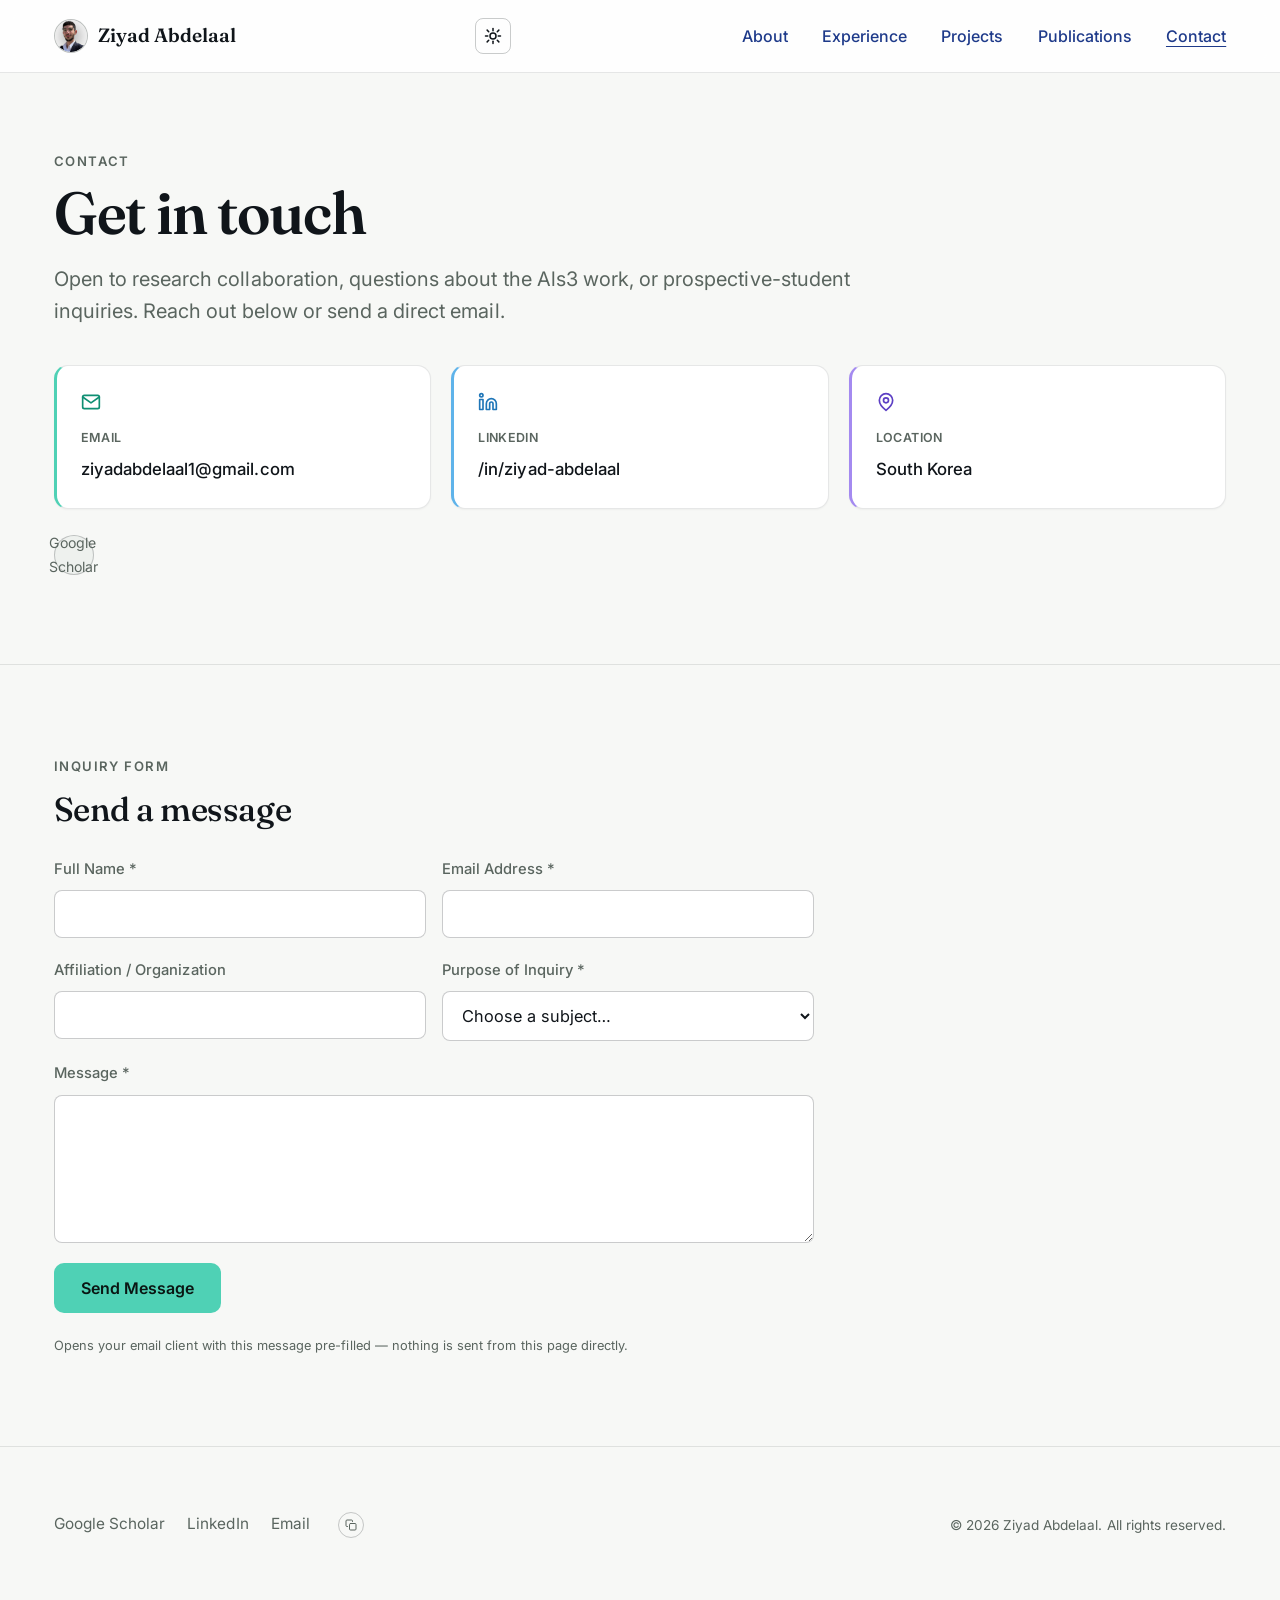
==== contact.html @ 33beedc2 "Add files via upload" ====
<!DOCTYPE html>
<html lang="en">
<head>
<meta charset="UTF-8">
<meta name="viewport" content="width=device-width, initial-scale=1.0">
<title>Contact — Ziyad Abdelaal</title>
<meta name="description" content="Get in touch with Ziyad Abdelaal for research collaboration, questions, or opportunities.">
<meta property="og:type" content="website">
<meta property="og:title" content="Contact — Ziyad Abdelaal">
<meta property="og:description" content="Get in touch with Ziyad Abdelaal for research collaboration, questions, or opportunities.">
<meta property="og:image" content="https://ziyadabdelaal.github.io/assets/og-image.jpg">
<meta property="og:url" content="https://ziyadabdelaal.github.io/contact.html">
<meta name="twitter:card" content="summary_large_image">
<meta name="twitter:title" content="Contact — Ziyad Abdelaal">
<meta name="twitter:description" content="Get in touch with Ziyad Abdelaal for research collaboration, questions, or opportunities.">
<meta name="twitter:image" content="https://ziyadabdelaal.github.io/assets/og-image.jpg">
<link rel="preconnect" href="https://fonts.googleapis.com">
<link rel="preconnect" href="https://fonts.gstatic.com" crossorigin>
<link href="https://fonts.googleapis.com/css2?family=Fraunces:opsz,wght@9..144,400;9..144,500;9..144,600;9..144,700&family=Inter:wght@400;500;600;700&display=swap" rel="stylesheet">
<link rel="stylesheet" href="style.css">
</head>
<body>

<div id="progress"></div>
<a href="#main" class="skip">Skip to content</a>

<nav>
  <div class="wrap">
    <a href="index.html#top" class="brand">
      <span class="avatar-sm"><img class="avatar-img" src="assets/profile.jpg" alt="Ziyad Abdelaal" onerror="this.style.display='none'; this.nextElementSibling.style.display='flex'"><span class="avatar-fallback">ZA</span></span>
      Ziyad Abdelaal
    </a>
    <div class="nav-right">
      <button class="theme-toggle" id="themeToggle" aria-label="Toggle light/dark mode" title="Toggle light/dark mode">
        <svg id="iconSun" width="18" height="18" viewBox="0 0 24 24" fill="none" stroke="currentColor" stroke-width="2" stroke-linecap="round" stroke-linejoin="round"><circle cx="12" cy="12" r="4"></circle><line x1="12" y1="2" x2="12" y2="5"></line><line x1="12" y1="19" x2="12" y2="22"></line><line x1="4.2" y1="4.2" x2="6.3" y2="6.3"></line><line x1="17.7" y1="17.7" x2="19.8" y2="19.8"></line><line x1="2" y1="12" x2="5" y2="12"></line><line x1="19" y1="12" x2="22" y2="12"></line><line x1="4.2" y1="19.8" x2="6.3" y2="17.7"></line><line x1="17.7" y1="6.3" x2="19.8" y2="4.2"></line></svg>
        <svg id="iconMoon" width="18" height="18" viewBox="0 0 24 24" fill="none" stroke="currentColor" stroke-width="2" stroke-linecap="round" stroke-linejoin="round" style="display:none"><path d="M21 12.8A9 9 0 1 1 11.2 3 7 7 0 0 0 21 12.8Z"></path></svg>
      </button>
      <button class="navtoggle" id="navToggle" aria-label="Toggle menu" aria-expanded="false">&#9776;</button>
    </div>
    <ul class="navlinks" id="navLinks">
      <li><a href="index.html#about">About</a></li>
      <li><a href="experience.html">Experience</a></li>
      <li><a href="projects.html">Projects</a></li>
      <li><a href="publications.html">Publications</a></li>
      <li><a href="contact.html">Contact</a></li>
    </ul>
  </div>
</nav>

<main id="main">
  <div class="page-header">
    <div class="wrap">
      <div class="eyebrow">Contact</div>
      <h1>Get in touch</h1>
      <p>Open to research collaboration, questions about the Als3 work, or prospective-student inquiries. Reach out below or send a direct email.</p>
    </div>
  </div>

  <section id="contact-info" style="border-top:none; padding-top:8px;">
    <div class="wrap">
      <div class="contact-info-grid">
        <a class="contact-info-card" href="mailto:ziyadabdelaal1@gmail.com" style="--card-color:var(--teal); --card-color-ink:var(--teal-ink);">
          <span class="contact-info-icon"><svg viewBox="0 0 24 24" fill="none" stroke="currentColor" stroke-width="2" stroke-linecap="round" stroke-linejoin="round"><rect x="2" y="4" width="20" height="16" rx="2"></rect><path d="m22 6-10 7L2 6"></path></svg></span>
          <span class="contact-info-label">Email</span>
          <span class="contact-info-value">ziyadabdelaal1@gmail.com</span>
        </a>
        <a class="contact-info-card" href="https://www.linkedin.com/in/ziyad-abdelaal" target="_blank" rel="noopener" style="--card-color:var(--sky); --card-color-ink:var(--sky-ink);">
          <span class="contact-info-icon"><svg viewBox="0 0 24 24" fill="none" stroke="currentColor" stroke-width="2" stroke-linecap="round" stroke-linejoin="round"><path d="M16 8a6 6 0 0 1 6 6v7h-4v-7a2 2 0 0 0-2-2 2 2 0 0 0-2 2v7h-4v-7a6 6 0 0 1 6-6z"></path><rect x="2" y="9" width="4" height="12"></rect><circle cx="4" cy="4" r="2"></circle></svg></span>
          <span class="contact-info-label">LinkedIn</span>
          <span class="contact-info-value">/in/ziyad-abdelaal</span>
        </a>
        <span class="contact-info-card" style="--card-color:var(--violet); --card-color-ink:var(--violet-ink); cursor:default;">
          <span class="contact-info-icon"><svg viewBox="0 0 24 24" fill="none" stroke="currentColor" stroke-width="2" stroke-linecap="round" stroke-linejoin="round"><path d="M20 10c0 6-8 12-8 12s-8-6-8-12a8 8 0 0 1 16 0z"></path><circle cx="12" cy="10" r="3"></circle></svg></span>
          <span class="contact-info-label">Location</span>
          <span class="contact-info-value">South Korea</span>
        </span>
      </div>

      <div class="social-row" style="margin-top:26px;">
        <a href="https://scholar.google.com/citations?user=3E9q8EMAAAAJ&hl=en" target="_blank" rel="noopener">Google Scholar</a>
      </div>
    </div>
  </section>

  <section id="contact-form">
    <div class="wrap">
      <div class="eyebrow">Inquiry Form</div>
      <h2 class="section-title">Send a message</h2>
      <form class="contact-form" id="contactForm">
        <div class="cf-row">
          <label class="cf-field">
            <span>Full Name *</span>
            <input type="text" name="name" required autocomplete="name">
          </label>
          <label class="cf-field">
            <span>Email Address *</span>
            <input type="email" name="email" required autocomplete="email">
          </label>
        </div>
        <div class="cf-row">
          <label class="cf-field">
            <span>Affiliation / Organization</span>
            <input type="text" name="affiliation" autocomplete="organization">
          </label>
          <label class="cf-field">
            <span>Purpose of Inquiry *</span>
            <select name="purpose" required>
              <option value="" disabled selected>Choose a subject&hellip;</option>
              <option>Research Collaboration</option>
              <option>Als3 / CADD Question</option>
              <option>Prospective Student</option>
              <option>General Question</option>
            </select>
          </label>
        </div>
        <label class="cf-field">
          <span>Message *</span>
          <textarea name="message" rows="6" required></textarea>
        </label>
        <button type="submit" class="btn btn-primary" style="align-self:flex-start;">Send Message</button>
        <p class="cf-note">Opens your email client with this message pre-filled &mdash; nothing is sent from this page directly.</p>
      </form>
    </div>
  </section>
</main>

<footer>
  <div class="wrap">
    <div class="footer-grid">
      <div class="footer-links">
        <a href="https://scholar.google.com/citations?user=3E9q8EMAAAAJ&hl=en" target="_blank" rel="noopener">Google Scholar</a>
        <a href="https://www.linkedin.com/in/ziyad-abdelaal" target="_blank" rel="noopener">LinkedIn</a>
        <a href="mailto:ziyadabdelaal1@gmail.com">Email</a><button class="copy-btn" data-copy="ziyadabdelaal1@gmail.com" title="Copy email" aria-label="Copy email"><svg viewBox="0 0 24 24" fill="none" stroke="currentColor" stroke-width="2" stroke-linecap="round" stroke-linejoin="round"><rect x="9" y="9" width="13" height="13" rx="2"></rect><path d="M5 15H4a2 2 0 0 1-2-2V4a2 2 0 0 1 2-2h9a2 2 0 0 1 2 2v1"></path></svg></button>
      </div>
      <div style="color:var(--text-dim); font-size:0.85rem;">&copy; <span id="year"></span> Ziyad Abdelaal. All rights reserved.</div>
    </div>
  </div>
</footer>
<script src="script.js"></script>

</body>
</html>
---- style.css ----
:root{
    --ink:#10151a;
    --surface:#1a222a;
    --surface-2:#212b34;
    --text:#eef1ee;
    --text-dim:#a4b0ac;
    --line: rgba(238,241,238,0.10);
    --line-strong: rgba(238,241,238,0.20);

    --teal:#4fd1b5;
    --amber:#f0a94e;
    --coral:#f0716c;
    --violet:#a48af0;
    --sky:#5eb3ea;

    --teal-ink:#4fd1b5;
    --amber-ink:#f0a94e;
    --coral-ink:#f0716c;
    --violet-ink:#a48af0;
    --sky-ink:#5eb3ea;
    --navy:#7c93e6;

    --max: 1280px;
    --gutter: clamp(20px, 4.2vw, 56px);
    --section-y: clamp(72px, 7vw, 112px);
    --radius: 14px;
  }
  :root[data-theme="light"]{
    --ink:#f7f8f6;
    --surface:#ffffff;
    --surface-2:#eef1ee;
    --text:#10151a;
    --text-dim:#5a655f;
    --line: rgba(16,21,26,0.10);
    --line-strong: rgba(16,21,26,0.22);

    --teal-ink:#0f8f73;
    --amber-ink:#a15c00;
    --coral-ink:#c23b35;
    --violet-ink:#5c3fc4;
    --sky-ink:#1f76b8;
    --navy:#1e3a8a;
  }
  *{box-sizing:border-box;}
  html{scroll-behavior:smooth;}
  @media (prefers-reduced-motion: reduce){
    html{scroll-behavior:auto;}
    *{animation-duration:0.01ms !important; animation-iteration-count:1 !important; transition-duration:0.01ms !important;}
  }
  body{
    margin:0;
    background:var(--ink);
    color:var(--text);
    font-family:'Inter', -apple-system, sans-serif;
    font-size:clamp(16.5px, 0.40vw + 15.3px, 18.5px);
    line-height:1.72;
    letter-spacing:0.002em;
    -webkit-font-smoothing:antialiased;
    overflow-x:hidden;
    transition:background-color .25s ease, color .25s ease;
  }
  nav, .research-card, .pub, .stat, .tag, footer{ transition:background-color .25s ease, border-color .25s ease, color .25s ease; }
  a{color:inherit;}
  h1,h2,h3{ font-family:'Fraunces', Georgia, serif; font-weight:500; line-height:1.12; margin:0; letter-spacing:-0.012em; text-wrap:balance; }
  p{ text-wrap:pretty; }
  .wrap{max-width:var(--max); margin:0 auto; padding:0 var(--gutter); position:relative;}
  .wrap-narrow{max-width:960px;}
  :focus-visible{ outline:2px solid var(--teal-ink); outline-offset:3px; border-radius:4px; }

  .skip{position:absolute; left:-999px; top:0; background:var(--teal); color:var(--ink); padding:8px 14px; z-index:100;}
  .skip:focus{left:24px; top:12px;}

  /* progress bar */
  #progress{
    position:fixed; top:0; left:0; height:3px; z-index:40;
    background:linear-gradient(90deg, var(--teal), var(--sky), var(--violet), var(--coral));
    width:0%; transition:width 0.1s linear;
  }

  nav{
    position:sticky; top:0; z-index:20;
    background:color-mix(in srgb, var(--surface) 86%, transparent);
    backdrop-filter:blur(10px);
    border-bottom:1px solid var(--line);
  }
  nav .wrap{display:flex; align-items:center; justify-content:space-between; height:72px;}
  .brand{font-family:'Fraunces', serif; font-size:1.2rem; font-weight:600; text-decoration:none; display:flex; align-items:center; gap:10px;}
  .avatar-sm{
    width:34px; height:34px; border-radius:50%;
    border:1px solid var(--line-strong); background:var(--surface-2);
    position:relative; overflow:hidden; flex:none;
  }
  .avatar-lg{
    width:132px; height:132px; border-radius:50%;
    border:2px solid var(--line-strong); background:var(--surface-2);
    display:block; margin-bottom:26px; position:relative; overflow:hidden;
    transition:border-color .25s ease, box-shadow .25s ease;
  }
  @media (min-width:900px){ .avatar-lg{width:150px; height:150px;} }
  a.brand:hover .avatar-sm{ border-color:var(--teal-ink); }
  .avatar-lg:hover{ border-color:var(--teal-ink); box-shadow:0 0 0 4px color-mix(in srgb, var(--teal-ink) 16%, transparent); }
  .avatar-img{
    position:absolute; inset:0; width:100%; height:100%;
    object-fit:cover; border-radius:50%; display:block;
  }
  .avatar-fallback{
    position:absolute; inset:0; display:none;
    align-items:center; justify-content:center;
    font-family:'Fraunces', serif; color:var(--text-dim); font-weight:600;
  }
  .avatar-sm .avatar-fallback{font-size:0.8rem;}
  .avatar-lg .avatar-fallback{font-size:2.6rem;}
  .navlinks{display:flex; gap:34px; list-style:none; margin:0; padding:0;}
  .navlinks a{text-decoration:none; font-size:1rem; color:var(--text-dim); transition:color .15s, opacity .15s; position:relative; font-weight:500;}
  .navlinks a:hover, .navlinks a:focus-visible{color:var(--navy);}
  .navlinks a.active{color:var(--navy); text-decoration:underline; text-underline-offset:4px;}
  :root[data-theme="light"] .navlinks a{color:var(--navy);}
  :root[data-theme="light"] .navlinks a:hover, :root[data-theme="light"] .navlinks a:focus-visible{opacity:0.7;}
  .navtoggle{display:none; background:none; border:0; color:var(--text); font-size:1.4rem; cursor:pointer;}

  .theme-toggle{
    display:inline-flex; align-items:center; justify-content:center;
    width:36px; height:36px; border-radius:8px; border:1px solid var(--line-strong);
    background:transparent; color:var(--text); cursor:pointer; font-size:1rem;
    margin-left:8px; transition:border-color .18s ease, color .18s ease, transform .18s ease, background-color .18s ease;
  }
  .theme-toggle svg{ transition:transform .35s ease; }
  .theme-toggle:hover{border-color:var(--teal-ink); color:var(--teal-ink); background:color-mix(in srgb, var(--teal-ink) 10%, transparent); transform:translateY(-2px);}
  .theme-toggle:hover svg{ transform:rotate(25deg) scale(1.12); }
  .theme-toggle:active{ transform:translateY(0) scale(0.92); }
  .nav-right{display:flex; align-items:center;}

  @media (max-width:640px){
    .navlinks{
      position:absolute; top:72px; left:0; right:0;
      flex-direction:column; gap:0;
      background:var(--surface);
      border-bottom:1px solid var(--line);
      max-height:0; overflow:hidden;
    }
    .navlinks.open{max-height:340px;}
    .navlinks a{display:block; padding:15px var(--gutter); border-top:1px solid var(--line);}
    .navtoggle{display:block;}
  }

  /* hero with ambient bond animation */
  header.hero{padding:clamp(64px, 7.5vw, 116px) 0 clamp(40px, 5vw, 72px); position:relative; overflow:hidden;}
  #bondfield{position:absolute; inset:-40px -10% auto -10%; height:520px; z-index:0; opacity:0.55; pointer-events:none;}
  header.hero .wrap{z-index:1;}

  .kicker{display:flex; align-items:center; gap:10px; color:var(--teal-ink); font-size:0.95rem; margin-bottom:24px; font-weight:500;}

  .phd-banner{
    display:flex; flex-wrap:wrap; align-items:center; gap:9px;
    background:color-mix(in srgb, var(--amber-ink) 12%, transparent);
    border:1px solid color-mix(in srgb, var(--amber-ink) 35%, transparent);
    color:var(--text); font-size:0.86rem; padding:10px 16px; border-radius:100px;
    margin:16px 0 22px; width:fit-content;
  }
  .phd-banner-dot{ width:8px; height:8px; border-radius:50%; background:var(--amber-ink); flex:none; position:relative; }
  .phd-banner-dot::after{ content:""; position:absolute; inset:-5px; border-radius:50%; border:1px solid var(--amber-ink); animation:pulseRing 1.8s ease-out infinite; }
  .phd-banner-link{
    color:var(--amber-ink); font-weight:700; text-decoration:none; white-space:nowrap;
    border-bottom:1px solid transparent; transition:border-color .15s ease;
  }
  .phd-banner-link:hover{ border-color:var(--amber-ink); }
  .kicker .dot{width:7px; height:7px; border-radius:50%; background:var(--teal); flex:none; box-shadow:0 0 0 4px rgba(79,209,181,0.18);}

  h1.name{
    font-size:clamp(2.9rem, 6.4vw, 5rem); letter-spacing:-0.022em; font-weight:700;
    background:linear-gradient(100deg, var(--teal) 0%, var(--sky) 30%, var(--violet) 55%, var(--coral) 80%, var(--teal) 100%);
    background-size:200% auto;
    -webkit-background-clip:text; background-clip:text; color:transparent;
    animation:hue 10s linear infinite;
  }
  @keyframes hue{ 0%{background-position:0% 50%;} 100%{background-position:200% 50%;} }

  .role{ margin-top:20px; font-size:clamp(1.12rem, 0.55vw + 0.98rem, 1.35rem); line-height:1.6; color:var(--text-dim); max-width:56ch; }
  .tags{display:flex; flex-wrap:wrap; gap:10px; margin-top:30px;}
  .tag{
    font-size:0.88rem; padding:7px 15px; border-radius:100px; font-weight:500;
    border:1px solid transparent;
  }
  .tag.c-teal{background:rgba(79,209,181,0.14); color:var(--teal-ink); border-color:rgba(79,209,181,0.3);}
  .tag.c-amber{background:rgba(240,169,78,0.14); color:var(--amber-ink); border-color:rgba(240,169,78,0.3);}
  .tag.c-coral{background:rgba(240,113,108,0.14); color:var(--coral-ink); border-color:rgba(240,113,108,0.3);}
  .tag.c-violet{background:rgba(164,138,240,0.14); color:var(--violet-ink); border-color:rgba(164,138,240,0.3);}
  .tag.c-sky{background:rgba(94,179,234,0.14); color:var(--sky-ink); border-color:rgba(94,179,234,0.3);}

  .hero-actions{display:flex; flex-wrap:wrap; gap:14px; margin-top:36px;}
  .btn{ display:inline-flex; align-items:center; gap:8px; padding:14px 26px; border-radius:10px; font-size:1rem; text-decoration:none; border:1px solid transparent; cursor:pointer; font-family:'Inter', sans-serif; font-weight:600; transition:transform .15s, box-shadow .15s, background .15s, color .15s; }
  .btn-primary{background:var(--teal); color:#0a1613;}
  .btn-primary:hover{transform:translateY(-2px); box-shadow:0 10px 24px -8px rgba(79,209,181,0.55);}
  .btn-ghost{border-color:var(--line-strong); color:var(--text); background:transparent;}
  .btn-ghost:hover{border-color:var(--navy); color:var(--navy); transform:translateY(-2px);}

  .social-row{display:flex; flex-wrap:wrap; gap:12px; margin-top:30px; font-size:0.88rem;}
  .social-row a{
    display:inline-flex; align-items:center; justify-content:center;
    width:40px; height:40px; border-radius:50%;
    border:1px solid var(--line-strong); color:var(--text-dim);
    background:var(--surface-2); text-decoration:none;
    transition:color .18s ease, border-color .18s ease, transform .18s ease, background-color .18s ease, box-shadow .18s ease;
  }
  .social-row a svg{ width:18px; height:18px; transition:transform .18s ease; }
  .social-row a:hover, .social-row a:focus-visible{
    color:var(--social-color, var(--navy));
    border-color:var(--social-color, var(--navy));
    background:color-mix(in srgb, var(--social-color, var(--navy)) 12%, transparent);
    transform:translateY(-3px);
    box-shadow:0 6px 16px -8px var(--social-color, var(--navy));
  }
  .social-row a:hover svg, .social-row a:focus-visible svg{ transform:scale(1.1); }
  .social-row a:active{ transform:translateY(-1px) scale(0.96); }

  /* stats strip */
  .hero-grid{display:grid; grid-template-columns:1fr; gap:clamp(40px, 5vw, 64px); align-items:center;}
  @media (min-width:900px){ .hero-grid{grid-template-columns:1.1fr 0.9fr;} }
  .hero-stats-panel{
    background:var(--surface); border:1px solid var(--line); border-radius:18px;
    padding:clamp(24px, 2.4vw, 34px); transition:border-color .2s ease, box-shadow .2s ease;
  }
  .hero-stats-panel:hover{ border-color:var(--line-strong); box-shadow:0 20px 40px -22px rgba(0,0,0,0.5); }
  .hero-stats-panel-label{ font-size:0.84rem; text-transform:uppercase; letter-spacing:.06em; color:var(--text-dim); margin-bottom:18px; font-weight:600; }
  .stats{ display:grid; grid-template-columns:repeat(2,1fr); gap:24px; margin-top:0; }
  @media (min-width:560px) and (max-width:899px){ .stats{grid-template-columns:repeat(4,1fr);} }
  .stat{ padding:16px 6px 0; border-top:2px solid var(--stat-color-ink, var(--teal-ink)); transition:transform .18s ease; }
  .stat:hover{ transform:translateY(-3px); }
  .stat .num{ font-family:'Fraunces', serif; font-size:clamp(2.1rem, 2.2vw, 2.8rem); font-weight:600; color:var(--stat-color-ink, var(--teal-ink)); }
  .stat .label{ font-size:0.88rem; line-height:1.4; color:var(--text-dim); margin-top:4px; }

  section{padding:var(--section-y) 0; border-top:1px solid var(--line);}
  .eyebrow{font-size:0.82rem; color:var(--text-dim); margin-bottom:12px; text-transform:uppercase; letter-spacing:.11em; font-weight:600;}
  h2.section-title{font-size:clamp(1.9rem, 2.6vw, 2.7rem); margin-bottom:30px;}

  .quote{ border-left:3px solid var(--violet); padding:4px 0 4px 22px; margin:0 0 34px; color:var(--text-dim); font-style:italic; font-size:clamp(1.05rem, 0.7vw + 0.9rem, 1.3rem); line-height:1.5; max-width:62ch; font-family:'Fraunces', Georgia, serif; }
  .about-body{max-width:72ch;}
  .about-body p{margin:0 0 20px; color:var(--text); font-size:1.05rem; line-height:1.78;}
  .about-body strong{color:var(--text); font-weight:600;}
  .fill{color:var(--amber-ink);}

  .timeline{position:relative; margin-top:8px;}
  .timeline::before{ content:""; position:absolute; left:5px; top:6px; bottom:6px; width:1px; background:var(--line-strong); }
  .tl-item{position:relative; padding-left:32px; margin-bottom:30px;}
  .tl-item::before{ content:""; position:absolute; left:0; top:6px; width:11px; height:11px; border-radius:50%; background:var(--ink); border:2px solid var(--dot-color, var(--teal)); }
  .tl-date{font-size:0.9rem; color:var(--dot-color-ink, var(--teal-ink)); margin-bottom:4px; font-weight:600;}
  .tl-text{color:var(--text); font-size:1.04rem; line-height:1.65; max-width:78ch;}

  .filter-row{display:flex; flex-wrap:wrap; gap:10px; margin-bottom:30px;}
  .filter-btn{
    font-size:0.9rem; padding:9px 18px; border-radius:100px; cursor:pointer;
    border:1px solid var(--line-strong); background:transparent; color:var(--text-dim);
    font-family:'Inter',sans-serif; transition:all .15s;
  }
  .filter-btn:hover{color:var(--text); border-color:var(--text-dim);}
  .filter-btn.active{background:var(--fbg); color:var(--fc); border-color:var(--fc);}

  .mol-card{
    border:1px solid var(--line); border-radius:var(--radius); background:var(--surface);
    margin:18px 0 30px; overflow:hidden;
  }
  .mol-card-head{ padding:20px 22px 0; }
  .mol-card-head h4{ font-size:1rem; font-weight:600; margin-bottom:4px; }
  .mol-card-head p{ font-size:0.86rem; color:var(--text-dim); margin:0 0 16px; max-width:64ch; }
  .mol-viewer{
    position:relative; width:100%; height:clamp(420px, 52vh, 620px); background:var(--surface-2);
  }
  .mol-viewer canvas{ outline:none; }
  .mol-viewer-hint{
    position:absolute; bottom:10px; left:12px; font-size:0.72rem; color:var(--text-dim);
    pointer-events:none; letter-spacing:.02em; background:color-mix(in srgb, var(--surface) 70%, transparent);
    padding:2px 8px; border-radius:100px;
  }
  .mol-viewer-loading{
    position:absolute; inset:0; display:flex; align-items:center; justify-content:center;
    color:var(--text-dim); font-size:0.85rem;
  }
  .mol-controls{ display:flex; flex-wrap:wrap; gap:8px; padding:14px 22px 20px; }
  .mol-btn{
    font-size:0.88rem; padding:9px 18px; border-radius:100px; cursor:pointer;
    border:1px solid var(--line-strong); background:transparent; color:var(--text-dim);
    font-family:'Inter',sans-serif; transition:all .15s;
  }
  .mol-btn:hover{ color:var(--text); border-color:var(--text-dim); }
  .mol-btn.active{ background:var(--teal); color:#08221d; border-color:var(--teal); }

  /* publication search + filter toolbar */
  .pub-toolbar{ display:flex; flex-wrap:wrap; gap:12px; align-items:center; margin-bottom:20px; }
  .pub-search{ position:relative; flex:1; min-width:220px; max-width:360px; }
  .pub-search svg{ position:absolute; left:12px; top:50%; transform:translateY(-50%); width:15px; height:15px; color:var(--text-dim); }
  .pub-search input{
    width:100%; padding:11px 16px 11px 38px; border-radius:100px; border:1px solid var(--line-strong);
    background:var(--surface); color:var(--text); font-family:'Inter',sans-serif; font-size:0.95rem;
    transition:border-color .15s ease;
  }
  .pub-search input:focus{ outline:none; border-color:var(--teal-ink); }
  .pub-showing{ font-size:0.88rem; color:var(--text-dim); }
  .pub.hidden{ display:none; }

  /* publication badges */
  .pub-badges{ display:flex; flex-wrap:wrap; gap:7px; margin-bottom:10px; }
  .badge{ font-size:0.78rem; padding:4px 13px; border-radius:100px; font-weight:600; letter-spacing:.01em; }
  .badge-status{ background:color-mix(in srgb, var(--pub-color-ink, var(--teal-ink)) 16%, transparent); color:var(--pub-color-ink, var(--teal-ink)); }
  .badge-lead{ background:color-mix(in srgb, var(--amber-ink) 18%, transparent); color:var(--amber-ink); display:inline-flex; align-items:center; gap:4px; }
  .badge-lead svg{ width:10px; height:10px; }

  /* current-role pulsing badge */
  .badge-current{ display:inline-flex; align-items:center; gap:7px; font-size:0.68rem; font-weight:700; color:var(--teal-ink); text-transform:uppercase; letter-spacing:.05em; margin-left:9px; vertical-align:middle; }
  .dot-pulse{ width:7px; height:7px; border-radius:50%; background:var(--teal-ink); position:relative; flex:none; }
  .dot-pulse::after{ content:""; position:absolute; inset:-5px; border-radius:50%; border:1px solid var(--teal-ink); animation:pulseRing 1.8s ease-out infinite; }
  @keyframes pulseRing{ 0%{ transform:scale(0.5); opacity:0.9; } 100%{ transform:scale(2.1); opacity:0; } }

  /* copy-to-clipboard + toast */
  .copy-btn{
    display:inline-flex; align-items:center; justify-content:center; width:26px; height:26px;
    border-radius:50%; border:1px solid var(--line-strong); background:transparent; color:var(--text-dim);
    cursor:pointer; margin-left:6px; vertical-align:middle; transition:all .15s ease;
  }
  .copy-btn svg{ width:12px; height:12px; }
  .copy-btn:hover{ color:var(--teal-ink); border-color:var(--teal-ink); }
  .toast{
    position:fixed; left:50%; bottom:28px; transform:translate(-50%, 12px);
    background:var(--surface); color:var(--text); border:1px solid var(--line-strong);
    padding:10px 18px; border-radius:100px; font-size:0.84rem; box-shadow:0 14px 30px -14px rgba(0,0,0,0.5);
    opacity:0; pointer-events:none; transition:opacity .2s ease, transform .2s ease; z-index:50;
  }
  .toast.visible{ opacity:1; transform:translate(-50%, 0); }

  /* back-to-top */
  .back-to-top{
    position:fixed; right:20px; bottom:20px; width:44px; height:44px; border-radius:50%;
    background:var(--surface); border:1px solid var(--line-strong); color:var(--text);
    display:flex; align-items:center; justify-content:center; cursor:pointer;
    box-shadow:0 14px 28px -14px rgba(0,0,0,0.5); opacity:0; pointer-events:none;
    transform:translateY(10px); transition:opacity .2s ease, transform .2s ease, border-color .2s ease, color .2s ease;
    z-index:30;
  }
  .back-to-top.visible{ opacity:1; pointer-events:auto; transform:translateY(0); }
  .back-to-top:hover{ border-color:var(--teal-ink); color:var(--teal-ink); }
  .back-to-top svg{ width:18px; height:18px; }

  .research-grid{display:grid; gap:clamp(20px, 2vw, 28px);}
  .research-card{
    border:1px solid var(--line); border-left:3px solid var(--card-color, var(--teal)); border-radius:var(--radius); padding:clamp(24px, 2vw, 32px);
    background:var(--surface); transition:transform .18s, box-shadow .18s, border-color .18s;
  }
  .research-card:hover{ transform:translateY(-4px); box-shadow:0 14px 30px -14px rgba(0,0,0,0.5); }
  .research-card.hidden{display:none;}
  .research-card-img{
    width:100%; height:150px; object-fit:cover; border-radius:8px; margin-bottom:16px; display:block;
    background:color-mix(in srgb, var(--card-color, var(--teal)) 14%, var(--surface-2));
  }
  .research-card h3{font-size:clamp(1.2rem, 1.1vw + 0.95rem, 1.45rem); margin-bottom:12px; font-weight:600;}
  .research-card p{color:var(--text-dim); font-size:1rem; line-height:1.62; margin:0 0 18px;}
  .chip-row{display:flex; flex-wrap:wrap; gap:8px;}
  .chip{font-size:0.82rem; border-radius:100px; padding:5px 13px; color:var(--card-color-ink, var(--teal-ink)); border:1px solid var(--card-color, var(--teal)); background:color-mix(in srgb, var(--card-color, var(--teal)) 12%, transparent);}

  .pub{ border:1px solid var(--line); border-radius:var(--radius); padding:clamp(22px, 2vw, 30px); margin-bottom:20px; background:var(--surface); border-left:3px solid var(--pub-color, var(--amber)); transition:transform .18s; }
  .pub:hover{transform:translateY(-3px);}
  .pub-venue{font-size:0.85rem; color:var(--pub-color-ink, var(--amber-ink)); margin-bottom:8px; display:flex; gap:8px; align-items:center; font-weight:600;}
  .pub-venue .status{color:var(--text-dim); font-weight:normal;}
  .pub h3{font-size:clamp(1.15rem, 1vw + 0.9rem, 1.4rem); font-weight:600; margin-bottom:10px; line-height:1.3;}
  .pub .authors{font-size:0.98rem; color:var(--text-dim); margin-bottom:14px; line-height:1.55;}
  .pub .authors .me{color:var(--text); font-weight:600;}
  .pub-links{display:flex; flex-wrap:wrap; gap:18px; font-size:0.93rem; font-weight:500;}
  .pub-links a{text-decoration:none; color:var(--pub-color-ink, var(--amber-ink)); border-bottom:1px solid transparent;}
  .pub-links a:hover{border-color:currentColor;}

  .about-cards{display:flex; flex-direction:column; gap:clamp(40px, 4.5vw, 64px); margin-top:clamp(44px, 5vw, 68px);}
  .about-card{ position:relative; }
  .about-card-head{display:flex; align-items:center; gap:10px; margin-bottom:6px;}
  .about-card-icon{
    flex:none; width:34px; height:34px; border-radius:9px;
    display:flex; align-items:center; justify-content:center;
    color:var(--card-color-ink, var(--teal-ink));
  }
  .about-card-icon svg{width:24px; height:24px;}
  .about-card h3{font-size:clamp(1.35rem, 1.4vw + 1rem, 1.75rem); font-weight:700; margin:0;}
  .about-card-rule{ height:1px; background:var(--line); margin-bottom:20px; position:relative; overflow:visible; }
  .about-card-rule::after{
    content:""; position:absolute; left:0; top:-1px; width:64px; height:3px; border-radius:3px;
    background:var(--card-color, var(--teal));
  }

  .carousel-wrap{position:relative;}
  .carousel-track{
    display:flex; gap:20px; overflow-x:auto; scroll-behavior:smooth; scroll-snap-type:x proximity;
    padding:4px 2px 14px; margin:0 -2px;
    scrollbar-width:none; cursor:grab; user-select:none;
  }
  .carousel-track.dragging{ cursor:grabbing; scroll-behavior:auto; scroll-snap-type:none; }
  .carousel-track::-webkit-scrollbar{display:none;}
  .carousel-card{
    flex:0 0 auto; width:clamp(280px, 26vw, 340px); scroll-snap-align:start; position:relative;
    border:1px solid var(--line); border-radius:var(--radius); padding:24px 22px;
    background:
      linear-gradient(160deg, color-mix(in srgb, var(--card-color, var(--teal)) 7%, var(--surface)), var(--surface));
    transition:transform .18s ease, box-shadow .18s ease, border-color .18s ease;
    opacity:0; transform:translateY(14px);
  }
  .carousel-card.in-view{ opacity:1; transform:translateY(0); transition:opacity .5s ease, transform .5s ease, box-shadow .18s ease, border-color .18s ease; }
  .carousel-card::before{
    content:""; position:absolute; left:16px; right:16px; top:0; height:3px; border-radius:0 0 3px 3px;
    background:var(--card-color, var(--teal)); opacity:0; transition:opacity .18s ease;
  }
  .carousel-card:hover{ transform:translateY(-5px); box-shadow:0 18px 34px -18px rgba(0,0,0,0.5); border-color:var(--card-color, var(--teal)); }
  .carousel-card:hover::before{ opacity:1; }
  .cc-icon{display:inline-flex; margin-bottom:8px; color:var(--card-color-ink, var(--teal-ink));}
  .cc-icon svg{width:20px; height:20px;}
  .cc-flag{font-size:22px; line-height:1;}
  .cc-title{display:block; font-size:1.1rem; font-weight:700; color:var(--text); line-height:1.3; margin-bottom:8px;}
  .cc-date{
    display:inline-block; font-size:0.78rem; font-weight:600; color:var(--text-dim);
    background:var(--surface-2); border-radius:100px; padding:3px 10px; margin-bottom:10px;
  }
  .cc-org{ display:flex; align-items:center; gap:6px; font-size:0.9rem; color:var(--text-dim); margin-bottom:10px; }
  .cc-org svg{width:14px; height:14px; flex:none;}
  .cc-tag{
    display:inline-block; font-size:0.68rem; font-weight:700; padding:2px 9px; border-radius:100px;
    margin-left:6px; vertical-align:middle; letter-spacing:.02em;
  }
  .cc-tag.accepted{ background:color-mix(in srgb, var(--teal-ink) 18%, transparent); color:var(--teal-ink); }
  .cc-tag.enrolled{ background:color-mix(in srgb, var(--amber-ink) 20%, transparent); color:var(--amber-ink); }
  .cc-list{list-style:none; margin:0; padding:0; display:flex; flex-direction:column; gap:6px;}
  .cc-list li{ position:relative; padding-left:16px; font-size:0.95rem; color:var(--text-dim); line-height:1.45; }
  .cc-list li::before{ content:"\2022"; position:absolute; left:0; color:var(--card-color-ink, var(--teal-ink)); }

  .carousel-nav{
    position:absolute; top:50%; transform:translateY(-50%);
    width:34px; height:34px; border-radius:50%; border:1px solid var(--line-strong);
    background:var(--surface); color:var(--text); display:flex; align-items:center; justify-content:center;
    cursor:pointer; z-index:5; box-shadow:0 6px 16px -8px rgba(0,0,0,0.4);
  }
  .carousel-nav:hover{ border-color:var(--card-color, var(--teal)); color:var(--card-color-ink, var(--teal-ink)); }
  .carousel-nav.prev{ left:-6px; }
  .carousel-nav.next{ right:-6px; }
  .carousel-nav svg{width:16px; height:16px;}
  @media (max-width:640px){ .carousel-nav{display:none;} }

  .exp-tabs{display:flex; flex-wrap:wrap; gap:8px; margin-bottom:24px;}
  .exp-tab{
    font-size:0.95rem; font-weight:600; padding:10px 20px; border-radius:100px;
    background:rgba(30,58,138,0.10); color:var(--navy); border:1px solid rgba(30,58,138,0.22);
    cursor:pointer; font-family:'Inter',sans-serif; transition:all .15s;
  }
  .exp-tab:hover{background:rgba(30,58,138,0.18);}
  .exp-tab.active{background:var(--navy); color:#fff; border-color:var(--navy);}
  .exp-panel{display:none;}
  .exp-panel.active{display:block;}
  .exp-item{ border-left:2px solid var(--line-strong); padding:4px 0 4px 22px; margin-bottom:28px; }
  .exp-role{font-weight:600; font-size:1.15rem;}
  .exp-org{color:var(--navy); font-size:1rem; margin-top:4px;}
  .exp-dates{color:var(--text-dim); font-size:0.9rem; margin-top:4px;}
  .exp-desc{color:var(--text); font-size:1.02rem; line-height:1.7; margin-top:10px; max-width:76ch;}

  footer{padding:clamp(52px, 5vw, 76px) 0 clamp(56px, 5vw, 80px); border-top:1px solid var(--line);}
  .footer-grid{display:flex; flex-wrap:wrap; justify-content:space-between; gap:24px; align-items:flex-end;}
  .footer-links{display:flex; flex-wrap:wrap; gap:22px; font-size:0.96rem; align-items:center;}
  .footer-links a{text-decoration:none; color:var(--text-dim);}
  .footer-links a:hover{color:var(--navy);}
  .footer-note{color:var(--text-dim); font-size:0.82rem; margin-top:26px;}

  @media (min-width:680px){ .research-grid{grid-template-columns:repeat(2, minmax(0,1fr));} }
  @media (min-width:1080px){ .research-grid{grid-template-columns:repeat(3, minmax(0,1fr));} }

  /* simple page header for sub-pages (Experience / Projects / Publications) */
  .page-header{padding:clamp(56px, 6vw, 92px) 0 10px;}
  .page-header .eyebrow{margin-bottom:8px;}
  .page-header h1{font-size:clamp(2.4rem, 5.2vw, 3.7rem); font-weight:600; letter-spacing:-0.02em;}
  .page-header p{color:var(--text-dim); margin-top:16px; max-width:64ch; font-size:clamp(1.05rem, 0.5vw + 0.95rem, 1.25rem); line-height:1.6;}

  /* contact page */
  .contact-info-grid{display:grid; grid-template-columns:1fr; gap:20px;}
  @media (min-width:680px){ .contact-info-grid{grid-template-columns:repeat(3,1fr);} }
  .contact-info-card{
    display:flex; flex-direction:column; gap:6px; text-decoration:none;
    border:1px solid var(--line); border-left:3px solid var(--card-color, var(--teal));
    border-radius:var(--radius); padding:24px; background:var(--surface);
    transition:transform .18s ease, box-shadow .18s ease;
  }
  .contact-info-card:hover{ transform:translateY(-3px); box-shadow:0 12px 26px -16px rgba(0,0,0,0.5); }
  .contact-info-icon{ color:var(--card-color-ink, var(--teal-ink)); }
  .contact-info-icon svg{width:20px; height:20px;}
  .contact-info-label{ font-size:0.78rem; text-transform:uppercase; letter-spacing:.03em; color:var(--text-dim); font-weight:600; }
  .contact-info-value{ color:var(--text); font-size:1.05rem; font-weight:500; word-break:break-word; }

  .contact-form{display:flex; flex-direction:column; gap:20px; max-width:760px;}
  .cf-row{display:grid; grid-template-columns:1fr; gap:16px;}
  @media (min-width:560px){ .cf-row{grid-template-columns:1fr 1fr;} }
  .cf-field{display:flex; flex-direction:column; gap:8px; font-size:0.92rem; color:var(--text-dim); font-weight:500;}
  .cf-field input, .cf-field select, .cf-field textarea{
    font-family:'Inter', sans-serif; font-size:1.02rem; color:var(--text);
    background:var(--surface); border:1px solid var(--line-strong); border-radius:8px;
    padding:13px 15px; outline:none; transition:border-color .15s;
  }
  .cf-field input:focus, .cf-field select:focus, .cf-field textarea:focus{ border-color:var(--navy); }
  .cf-field textarea{resize:vertical; min-height:120px;}
  .cf-note{font-size:0.8rem; color:var(--text-dim); margin:2px 0 0;}

  /* projects grouped by year */
  .research-timeline{display:flex; flex-direction:column; gap:clamp(36px, 4vw, 56px);}
  .year-label{
    display:flex; align-items:center; gap:18px; margin-bottom:22px;
    font-family:'Fraunces', serif; font-size:clamp(1.4rem, 1.6vw, 1.85rem); font-weight:600; color:var(--text);
  }
  .year-label::after{content:""; flex:1; height:1px; background:var(--line-strong);}

  /* ===========================================================
     LAYOUT & RHYTHM REFINEMENTS
     =========================================================== */

  /* Use more of the screen on large monitors */
  @media (min-width:1600px){ :root{ --max:1400px; } }
  @media (max-width:520px){ :root{ --section-y:56px; } }

  ::selection{ background:color-mix(in srgb, var(--teal) 30%, transparent); }

  /* Optional full-width section (add class="bleed" to a <section>) */
  section.bleed{ background:color-mix(in srgb, var(--surface) 55%, var(--ink)); }

  /* Section heading block: title left, optional action right */
  .section-head{
    display:flex; align-items:flex-end; justify-content:space-between;
    gap:24px; flex-wrap:wrap; margin-bottom:30px;
  }
  .section-head h2.section-title{ margin-bottom:0; }
  .section-link{
    font-size:0.95rem; font-weight:600; color:var(--navy);
    text-decoration:none; border-bottom:1px solid transparent; white-space:nowrap;
  }
  .section-link:hover{ border-color:currentColor; }

  /* Lead paragraph under a section title */
  .lead{
    color:var(--text-dim); max-width:70ch;
    font-size:clamp(1.05rem, 0.5vw + 0.95rem, 1.22rem); line-height:1.65;
    margin:-14px 0 30px;
  }

  /* Hero bond animation scales with the wider container */
  #bondfield{ height:clamp(420px, 55vw, 640px); }

  /* Cards feel calmer with a single consistent shadow token */
  .research-card, .pub, .carousel-card, .contact-info-card, .hero-stats-panel, .mol-card{
    box-shadow:0 1px 2px rgba(0,0,0,0.04);
  }
  :root[data-theme="light"] .research-card:hover,
  :root[data-theme="light"] .pub:hover,
  :root[data-theme="light"] .carousel-card:hover{
    box-shadow:0 18px 34px -22px rgba(16,21,26,0.35);
  }

  /* Keyboard + pointer target sizes */
  .filter-btn, .mol-btn, .exp-tab{ min-height:40px; }

  /* Long words / DOIs never break the layout */
  .pub .authors, .contact-info-value, .tl-text{ overflow-wrap:anywhere; }

  /* Print (useful when a committee prints your page) */
  @media print{
    nav, #progress, .back-to-top, .theme-toggle, .mol-controls, .carousel-nav{ display:none !important; }
    body{ background:#fff; color:#000; font-size:11pt; }
    section{ padding:18px 0; break-inside:avoid; }
    a{ text-decoration:underline; }
  }
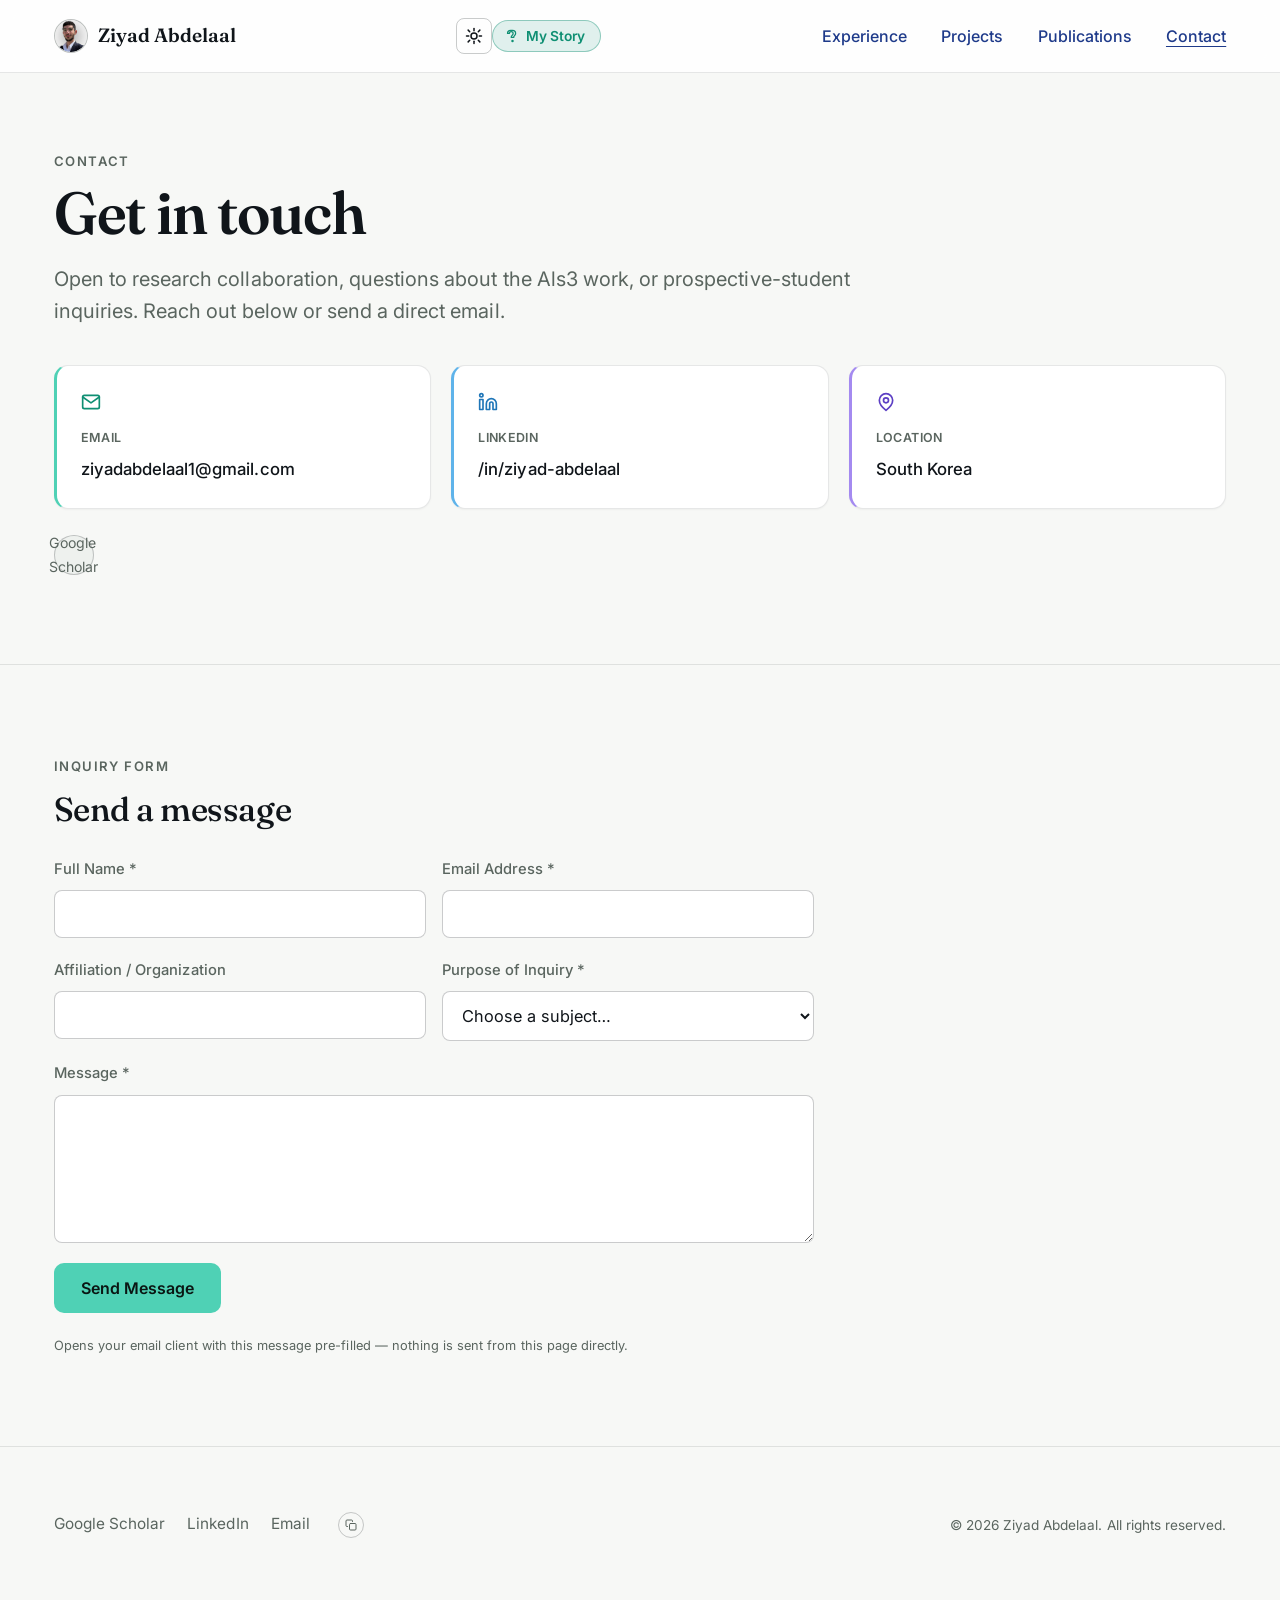
==== commit a458f173: "Add files via upload" ====
--- a/contact.html
+++ b/contact.html
@@ -35,10 +35,9 @@
         <svg id="iconSun" width="18" height="18" viewBox="0 0 24 24" fill="none" stroke="currentColor" stroke-width="2" stroke-linecap="round" stroke-linejoin="round"><circle cx="12" cy="12" r="4"></circle><line x1="12" y1="2" x2="12" y2="5"></line><line x1="12" y1="19" x2="12" y2="22"></line><line x1="4.2" y1="4.2" x2="6.3" y2="6.3"></line><line x1="17.7" y1="17.7" x2="19.8" y2="19.8"></line><line x1="2" y1="12" x2="5" y2="12"></line><line x1="19" y1="12" x2="22" y2="12"></line><line x1="4.2" y1="19.8" x2="6.3" y2="17.7"></line><line x1="17.7" y1="6.3" x2="19.8" y2="4.2"></line></svg>
         <svg id="iconMoon" width="18" height="18" viewBox="0 0 24 24" fill="none" stroke="currentColor" stroke-width="2" stroke-linecap="round" stroke-linejoin="round" style="display:none"><path d="M21 12.8A9 9 0 1 1 11.2 3 7 7 0 0 0 21 12.8Z"></path></svg>
       </button>
-      <button class="navtoggle" id="navToggle" aria-label="Toggle menu" aria-expanded="false">&#9776;</button>
+      <button class="about-pill" id="aboutBtn" type="button"><svg viewBox="0 0 24 24" fill="none" stroke="currentColor" stroke-width="2" stroke-linecap="round" stroke-linejoin="round"><path d="M12 2a5 5 0 0 1 5 5c0 2-1.5 3.2-2.2 4.1-.5.6-.8 1.1-.8 1.9v.5h-4v-.5c0-1 .3-1.6.9-2.3.8-1 2.1-2 2.1-3.7a3 3 0 0 0-6 0H4a5 5 0 0 1 5-5z"></path><circle cx="12" cy="19" r="1"></circle></svg>My Story</button><button class="navtoggle" id="navToggle" aria-label="Toggle menu" aria-expanded="false">&#9776;</button>
     </div>
     <ul class="navlinks" id="navLinks">
-      <li><a href="index.html#about">About</a></li>
       <li><a href="experience.html">Experience</a></li>
       <li><a href="projects.html">Projects</a></li>
       <li><a href="publications.html">Publications</a></li>
@@ -46,6 +45,33 @@
     </ul>
   </div>
 </nav>
+
+<div class="about-modal-backdrop" id="aboutModalBackdrop" hidden>
+  <div class="about-modal" role="dialog" aria-modal="true" aria-labelledby="aboutModalTitle">
+    <div class="about-modal-head">
+      <h3 id="aboutModalTitle"><span class="about-modal-icon">&#128100;</span> About</h3>
+      <button class="about-modal-close" id="aboutModalClose" aria-label="Close">&times;</button>
+    </div>
+    <div class="about-modal-body">
+      <p>
+        I am a <strong>Master's student in computational medicinal chemistry</strong>,
+        working at the intersection of medicinal chemistry and structure-based drug design.
+        My research centers on <strong><em>Candida albicans</em> Als3</strong> (PDB: 4LEB), a
+        cell-surface adhesin protein involved in biofilm formation, as a target for new antifungal
+        and antibiofilm agents. Across two manuscripts I've combined large-scale molecular docking,
+        DFT/HOMO&ndash;LUMO analysis, scaffold classification, and a dual-engine consensus docking
+        framework (PharmaCoNet + AutoDock Vina) to screen, validate, and rationalize candidate
+        compounds against this target.
+      </p>
+      <p>
+        I am currently pursuing my M.Sc. in South Korea, funded by the Global Korea Scholarship
+        (GKS). I also serve as a peer reviewer, most recently for an <em>A. baumannii</em> docking
+        manuscript, and I'm preparing to apply for a <strong>DPhil in bioinformatics or synthetic
+        biology at the University of Oxford</strong>.
+      </p>
+    </div>
+  </div>
+</div>
 
 <main id="main">
   <div class="page-header">
--- a/style.css
+++ b/style.css
@@ -117,6 +117,55 @@
   .navlinks a.active{color:var(--navy); text-decoration:underline; text-underline-offset:4px;}
   :root[data-theme="light"] .navlinks a{color:var(--navy);}
   :root[data-theme="light"] .navlinks a:hover, :root[data-theme="light"] .navlinks a:focus-visible{opacity:0.7;}
+  .navlink-btn{
+    font-family:'Inter',sans-serif; text-decoration:none; font-size:1rem; color:var(--text-dim);
+    transition:color .15s, opacity .15s; position:relative; font-weight:500;
+    background:none; border:0; padding:0; cursor:pointer;
+  }
+  .navlink-btn:hover, .navlink-btn:focus-visible{color:var(--navy);}
+  :root[data-theme="light"] .navlink-btn{color:var(--navy);}
+  :root[data-theme="light"] .navlink-btn:hover{opacity:0.7;}
+
+  .about-pill{
+    -webkit-appearance:none; appearance:none; -webkit-tap-highlight-color:transparent;
+    display:inline-flex; align-items:center; gap:6px;
+    font-family:'Inter',sans-serif; font-size:0.86rem; font-weight:600;
+    color:var(--teal-ink) !important; background:color-mix(in srgb, var(--teal-ink) 12%, transparent) !important;
+    border:1px solid color-mix(in srgb, var(--teal-ink) 40%, transparent) !important;
+    border-radius:100px; padding:7px 15px 7px 12px; margin-right:10px;
+    cursor:pointer; outline:none; box-shadow:none;
+    transition:transform .15s ease, box-shadow .15s ease, background-color .15s ease;
+  }
+  .about-pill svg{ width:15px; height:15px; flex:none; }
+  .about-pill:hover{ transform:translateY(-1px); box-shadow:0 6px 16px -8px var(--teal-ink); background:color-mix(in srgb, var(--teal-ink) 20%, transparent) !important; }
+  .about-pill:active{ transform:translateY(0); }
+
+  .about-modal-backdrop{
+    position:fixed; inset:0; background:rgba(8,10,12,0.6); backdrop-filter:blur(2px);
+    display:flex; align-items:center; justify-content:center; padding:20px; z-index:100;
+  }
+  .about-modal-backdrop[hidden]{ display:none; }
+  .about-modal{
+    background:var(--surface); border:1px solid var(--line-strong); border-radius:16px;
+    max-width:640px; width:100%; max-height:85vh; overflow-y:auto;
+    box-shadow:0 30px 60px -20px rgba(0,0,0,0.6);
+    animation:aboutModalIn .18s ease;
+  }
+  @keyframes aboutModalIn{ from{ opacity:0; transform:translateY(10px) scale(0.98);} to{ opacity:1; transform:none;} }
+  .about-modal-head{
+    display:flex; align-items:center; justify-content:space-between;
+    padding:22px 24px; border-bottom:1px solid var(--line); position:sticky; top:0; background:var(--surface);
+  }
+  .about-modal-head h3{ font-size:1.25rem; display:flex; align-items:center; gap:10px; margin:0; }
+  .about-modal-icon{ font-size:1.1rem; }
+  .about-modal-close{
+    width:32px; height:32px; border-radius:50%; border:1px solid var(--line-strong); background:transparent;
+    color:var(--text-dim); font-size:1.3rem; line-height:1; cursor:pointer; transition:all .15s ease;
+  }
+  .about-modal-close:hover{ color:var(--text); border-color:var(--text-dim); }
+  .about-modal-body{ padding:22px 24px 26px; }
+  .about-modal-body p{ margin:0 0 16px; color:var(--text); line-height:1.6; }
+  .about-modal-body p:last-child{ margin-bottom:0; }
   .navtoggle{display:none; background:none; border:0; color:var(--text); font-size:1.4rem; cursor:pointer;}
 
   .theme-toggle{
@@ -155,8 +204,8 @@
     display:flex; flex-wrap:wrap; align-items:center; gap:9px;
     background:color-mix(in srgb, var(--amber-ink) 12%, transparent);
     border:1px solid color-mix(in srgb, var(--amber-ink) 35%, transparent);
-    color:var(--text); font-size:0.86rem; padding:10px 16px; border-radius:100px;
-    margin:16px 0 22px; width:fit-content;
+    color:var(--text); font-size:0.86rem; padding:10px 16px; border-radius:14px;
+    margin:16px 0 22px; max-width:100%; box-sizing:border-box;
   }
   .phd-banner-dot{ width:8px; height:8px; border-radius:50%; background:var(--amber-ink); flex:none; position:relative; }
   .phd-banner-dot::after{ content:""; position:absolute; inset:-5px; border-radius:50%; border:1px solid var(--amber-ink); animation:pulseRing 1.8s ease-out infinite; }
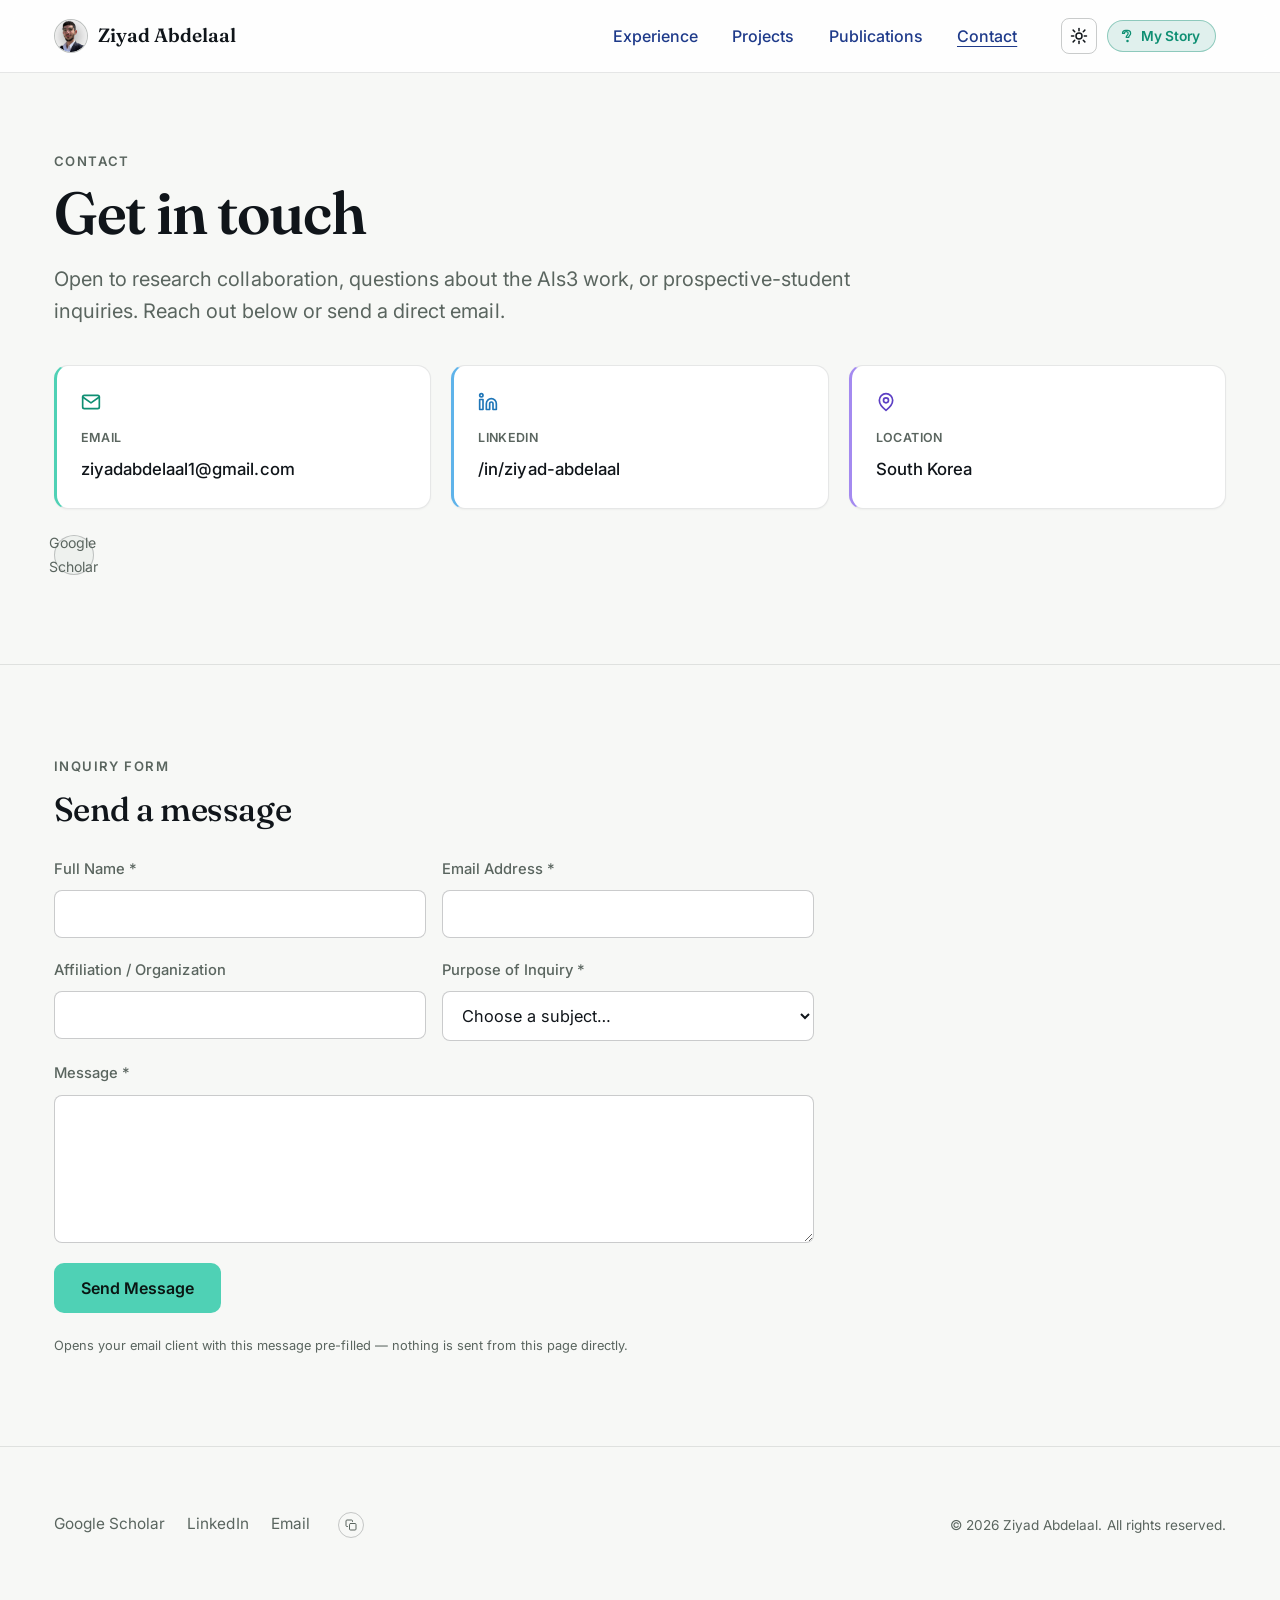
==== commit d8a7cdd2: "Add files via upload" ====
--- a/contact.html
+++ b/contact.html
@@ -30,6 +30,13 @@
       <span class="avatar-sm"><img class="avatar-img" src="assets/profile.jpg" alt="Ziyad Abdelaal" onerror="this.style.display='none'; this.nextElementSibling.style.display='flex'"><span class="avatar-fallback">ZA</span></span>
       Ziyad Abdelaal
     </a>
+    <div class="nav-menu">
+    <ul class="navlinks" id="navLinks">
+      <li><a href="experience.html">Experience</a></li>
+      <li><a href="projects.html">Projects</a></li>
+      <li><a href="publications.html">Publications</a></li>
+      <li><a href="contact.html">Contact</a></li>
+    </ul>
     <div class="nav-right">
       <button class="theme-toggle" id="themeToggle" aria-label="Toggle light/dark mode" title="Toggle light/dark mode">
         <svg id="iconSun" width="18" height="18" viewBox="0 0 24 24" fill="none" stroke="currentColor" stroke-width="2" stroke-linecap="round" stroke-linejoin="round"><circle cx="12" cy="12" r="4"></circle><line x1="12" y1="2" x2="12" y2="5"></line><line x1="12" y1="19" x2="12" y2="22"></line><line x1="4.2" y1="4.2" x2="6.3" y2="6.3"></line><line x1="17.7" y1="17.7" x2="19.8" y2="19.8"></line><line x1="2" y1="12" x2="5" y2="12"></line><line x1="19" y1="12" x2="22" y2="12"></line><line x1="4.2" y1="19.8" x2="6.3" y2="17.7"></line><line x1="17.7" y1="6.3" x2="19.8" y2="4.2"></line></svg>
@@ -37,12 +44,7 @@
       </button>
       <button class="about-pill" id="aboutBtn" type="button"><svg viewBox="0 0 24 24" fill="none" stroke="currentColor" stroke-width="2" stroke-linecap="round" stroke-linejoin="round"><path d="M12 2a5 5 0 0 1 5 5c0 2-1.5 3.2-2.2 4.1-.5.6-.8 1.1-.8 1.9v.5h-4v-.5c0-1 .3-1.6.9-2.3.8-1 2.1-2 2.1-3.7a3 3 0 0 0-6 0H4a5 5 0 0 1 5-5z"></path><circle cx="12" cy="19" r="1"></circle></svg>My Story</button><button class="navtoggle" id="navToggle" aria-label="Toggle menu" aria-expanded="false">&#9776;</button>
     </div>
-    <ul class="navlinks" id="navLinks">
-      <li><a href="experience.html">Experience</a></li>
-      <li><a href="projects.html">Projects</a></li>
-      <li><a href="publications.html">Publications</a></li>
-      <li><a href="contact.html">Contact</a></li>
-    </ul>
+    </div>
   </div>
 </nav>
 
--- a/style.css
+++ b/style.css
@@ -85,6 +85,7 @@
     border-bottom:1px solid var(--line);
   }
   nav .wrap{display:flex; align-items:center; justify-content:space-between; height:72px;}
+  .nav-menu{display:flex; align-items:center; gap:36px;}
   .brand{font-family:'Fraunces', serif; font-size:1.2rem; font-weight:600; text-decoration:none; display:flex; align-items:center; gap:10px;}
   .avatar-sm{
     width:34px; height:34px; border-radius:50%;
@@ -178,7 +179,7 @@
   .theme-toggle:hover{border-color:var(--teal-ink); color:var(--teal-ink); background:color-mix(in srgb, var(--teal-ink) 10%, transparent); transform:translateY(-2px);}
   .theme-toggle:hover svg{ transform:rotate(25deg) scale(1.12); }
   .theme-toggle:active{ transform:translateY(0) scale(0.92); }
-  .nav-right{display:flex; align-items:center;}
+  .nav-right{display:flex; align-items:center; gap:10px;}
 
   @media (max-width:640px){
     .navlinks{
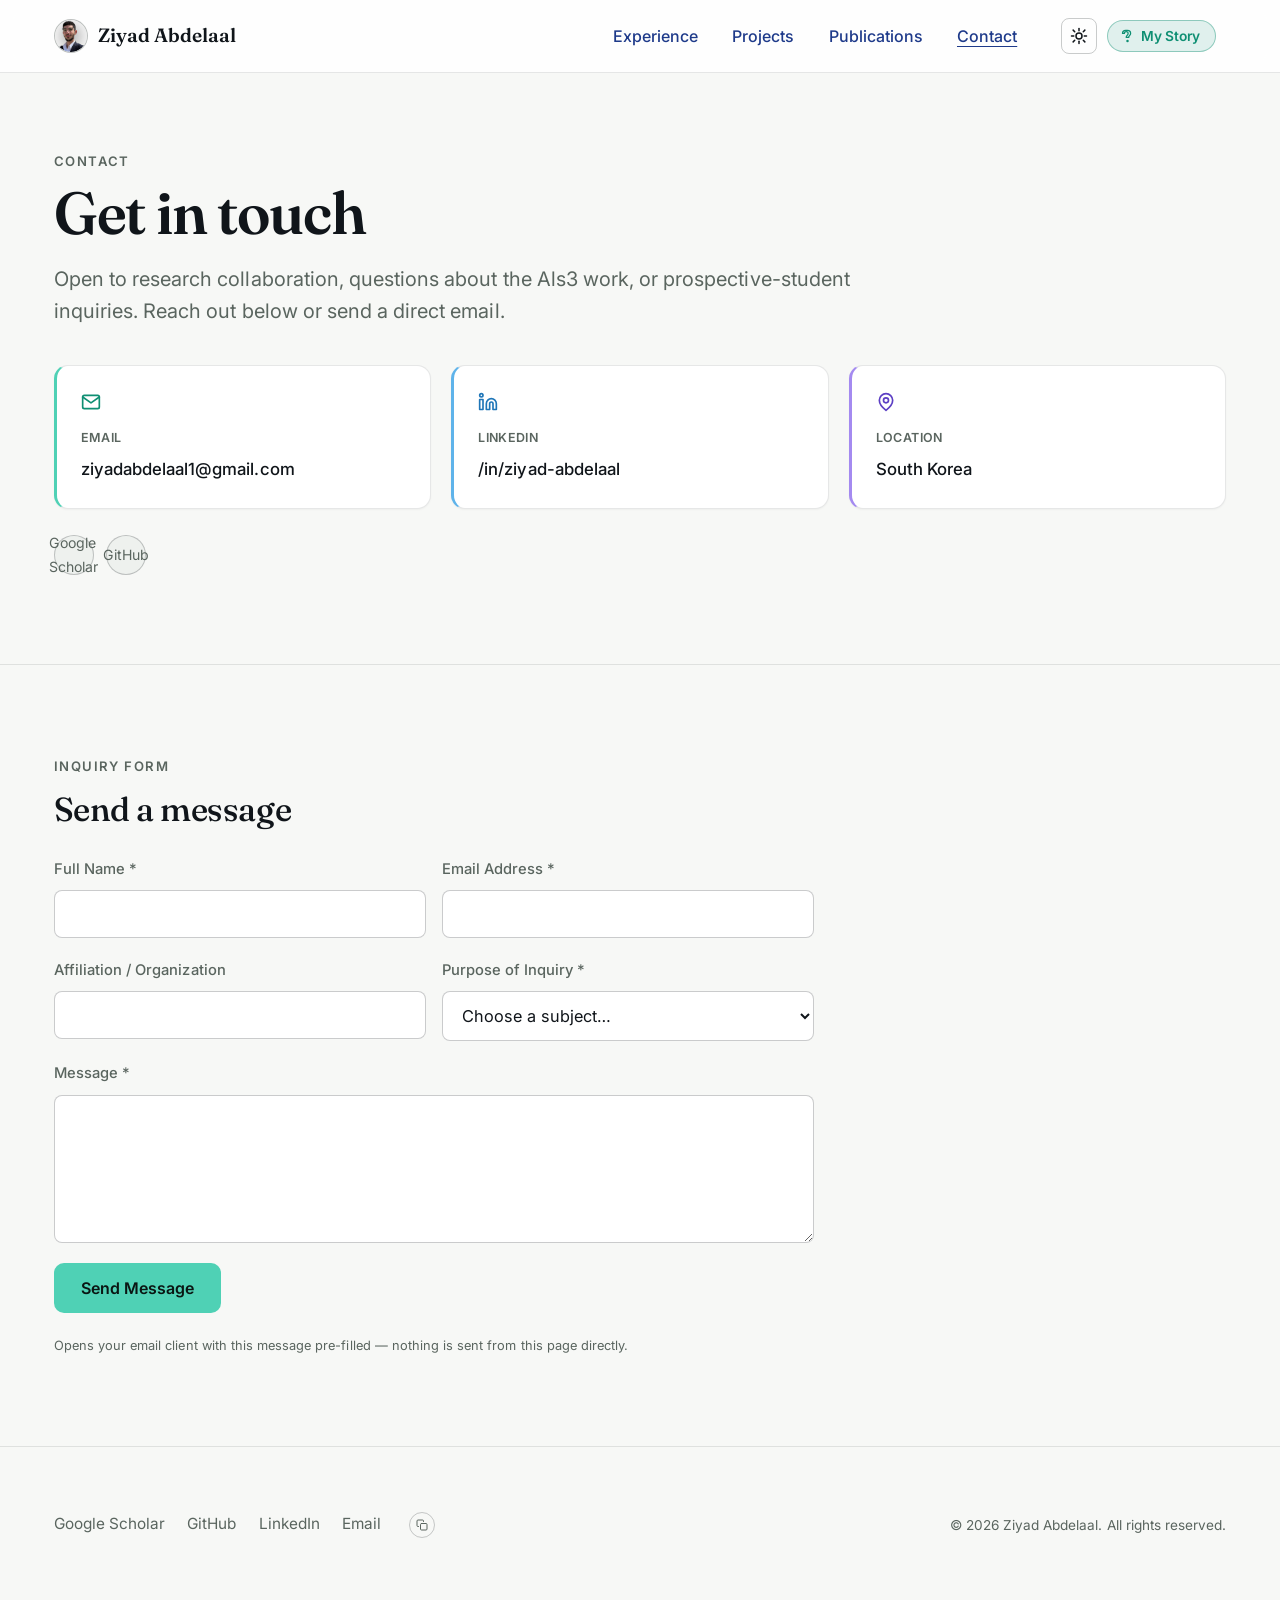
==== commit 13568b63: "Add files via upload" ====
--- a/contact.html
+++ b/contact.html
@@ -106,6 +106,7 @@
 
       <div class="social-row" style="margin-top:26px;">
         <a href="https://scholar.google.com/citations?user=3E9q8EMAAAAJ&hl=en" target="_blank" rel="noopener">Google Scholar</a>
+        <a href="https://github.com/ZiyadAbdelaal" target="_blank" rel="noopener">GitHub</a>
       </div>
     </div>
   </section>
@@ -157,6 +158,7 @@
     <div class="footer-grid">
       <div class="footer-links">
         <a href="https://scholar.google.com/citations?user=3E9q8EMAAAAJ&hl=en" target="_blank" rel="noopener">Google Scholar</a>
+        <a href="https://github.com/ZiyadAbdelaal" target="_blank" rel="noopener">GitHub</a>
         <a href="https://www.linkedin.com/in/ziyad-abdelaal" target="_blank" rel="noopener">LinkedIn</a>
         <a href="mailto:ziyadabdelaal1@gmail.com">Email</a><button class="copy-btn" data-copy="ziyadabdelaal1@gmail.com" title="Copy email" aria-label="Copy email"><svg viewBox="0 0 24 24" fill="none" stroke="currentColor" stroke-width="2" stroke-linecap="round" stroke-linejoin="round"><rect x="9" y="9" width="13" height="13" rx="2"></rect><path d="M5 15H4a2 2 0 0 1-2-2V4a2 2 0 0 1 2-2h9a2 2 0 0 1 2 2v1"></path></svg></button>
       </div>
--- a/style.css
+++ b/style.css
@@ -406,14 +406,58 @@
   .chip-row{display:flex; flex-wrap:wrap; gap:8px;}
   .chip{font-size:0.82rem; border-radius:100px; padding:5px 13px; color:var(--card-color-ink, var(--teal-ink)); border:1px solid var(--card-color, var(--teal)); background:color-mix(in srgb, var(--card-color, var(--teal)) 12%, transparent);}
 
-  .pub{ border:1px solid var(--line); border-radius:var(--radius); padding:clamp(22px, 2vw, 30px); margin-bottom:20px; background:var(--surface); border-left:3px solid var(--pub-color, var(--amber)); transition:transform .18s; }
-  .pub:hover{transform:translateY(-3px);}
+  .pub{
+    display:grid; grid-template-columns:1fr; gap:0; overflow:hidden;
+    border:1px solid var(--line); border-radius:var(--radius); margin-bottom:28px;
+    background:var(--surface); border-left:3px solid var(--pub-color, var(--amber));
+    transition:transform .18s, box-shadow .18s;
+  }
+  @media (min-width:760px){ .pub{ grid-template-columns:300px 1fr; } }
+  .pub:hover{ transform:translateY(-3px); box-shadow:0 20px 40px -22px rgba(0,0,0,0.5); }
+  .pub-figure{
+    position:relative; background:var(--surface-2); min-height:200px; overflow:hidden;
+    display:flex; align-items:flex-end;
+  }
+  .pub-figure img{ width:100%; height:100%; object-fit:cover; display:block; min-height:200px; }
+  .pub-figure-empty{
+    display:flex; align-items:center; justify-content:center; min-height:200px;
+    background:
+      radial-gradient(circle at 30% 20%, color-mix(in srgb, var(--pub-color, var(--amber)) 30%, transparent), transparent 60%),
+      linear-gradient(150deg, color-mix(in srgb, var(--pub-color, var(--amber)) 16%, var(--surface-2)), var(--surface-2));
+  }
+  .pub-figure-empty::after{
+    content:"Add figure: see caption below"; font-size:0.78rem; color:var(--text-dim);
+    position:absolute; bottom:10px; left:12px; right:12px;
+  }
+  .pub-figure-caption{
+    position:absolute; bottom:0; left:0; right:0; padding:6px 12px; font-size:0.7rem;
+    color:#eef1ee; background:linear-gradient(0deg, rgba(0,0,0,0.65), transparent);
+  }
+  .pub-body{ padding:clamp(22px, 2vw, 30px); }
   .pub-venue{font-size:0.85rem; color:var(--pub-color-ink, var(--amber-ink)); margin-bottom:8px; display:flex; gap:8px; align-items:center; font-weight:600;}
   .pub-venue .status{color:var(--text-dim); font-weight:normal;}
-  .pub h3{font-size:clamp(1.15rem, 1vw + 0.9rem, 1.4rem); font-weight:600; margin-bottom:10px; line-height:1.3;}
-  .pub .authors{font-size:0.98rem; color:var(--text-dim); margin-bottom:14px; line-height:1.55;}
+  .pub h3{font-family:'Fraunces', Georgia, serif; font-weight:500; font-size:clamp(1.3rem, 1.2vw + 1rem, 1.7rem); margin-bottom:10px; line-height:1.28;}
+  .pub .authors{font-size:0.98rem; color:var(--text-dim); margin-bottom:16px; line-height:1.55;}
   .pub .authors .me{color:var(--text); font-weight:600;}
-  .pub-links{display:flex; flex-wrap:wrap; gap:18px; font-size:0.93rem; font-weight:500;}
+
+  .pub-pullquote{
+    margin:0 0 18px; padding:2px 0 2px 18px; border-left:3px solid var(--pub-color, var(--amber));
+    font-family:'Fraunces', Georgia, serif; font-style:italic; font-size:1.08rem; line-height:1.5;
+    color:var(--text);
+  }
+
+  .pub-abstract-toggle{
+    display:inline-flex; align-items:center; gap:6px; margin-bottom:4px;
+    background:none; border:0; padding:0; cursor:pointer;
+    font-family:'Inter',sans-serif; font-size:0.88rem; font-weight:600; color:var(--pub-color-ink, var(--amber-ink));
+  }
+  .pub-abstract-toggle svg{ width:14px; height:14px; transition:transform .2s ease; }
+  .pub-abstract-toggle[aria-expanded="true"] svg{ transform:rotate(180deg); }
+  .pub-abstract-toggle:hover{ opacity:0.8; }
+  .pub-abstract{ overflow:hidden; margin:14px 0 4px; }
+  .pub-abstract p{ color:var(--text-dim); font-size:0.94rem; line-height:1.65; margin:0; }
+
+  .pub-links{display:flex; flex-wrap:wrap; gap:18px; font-size:0.93rem; font-weight:500; margin-top:16px;}
   .pub-links a{text-decoration:none; color:var(--pub-color-ink, var(--amber-ink)); border-bottom:1px solid transparent;}
   .pub-links a:hover{border-color:currentColor;}
 
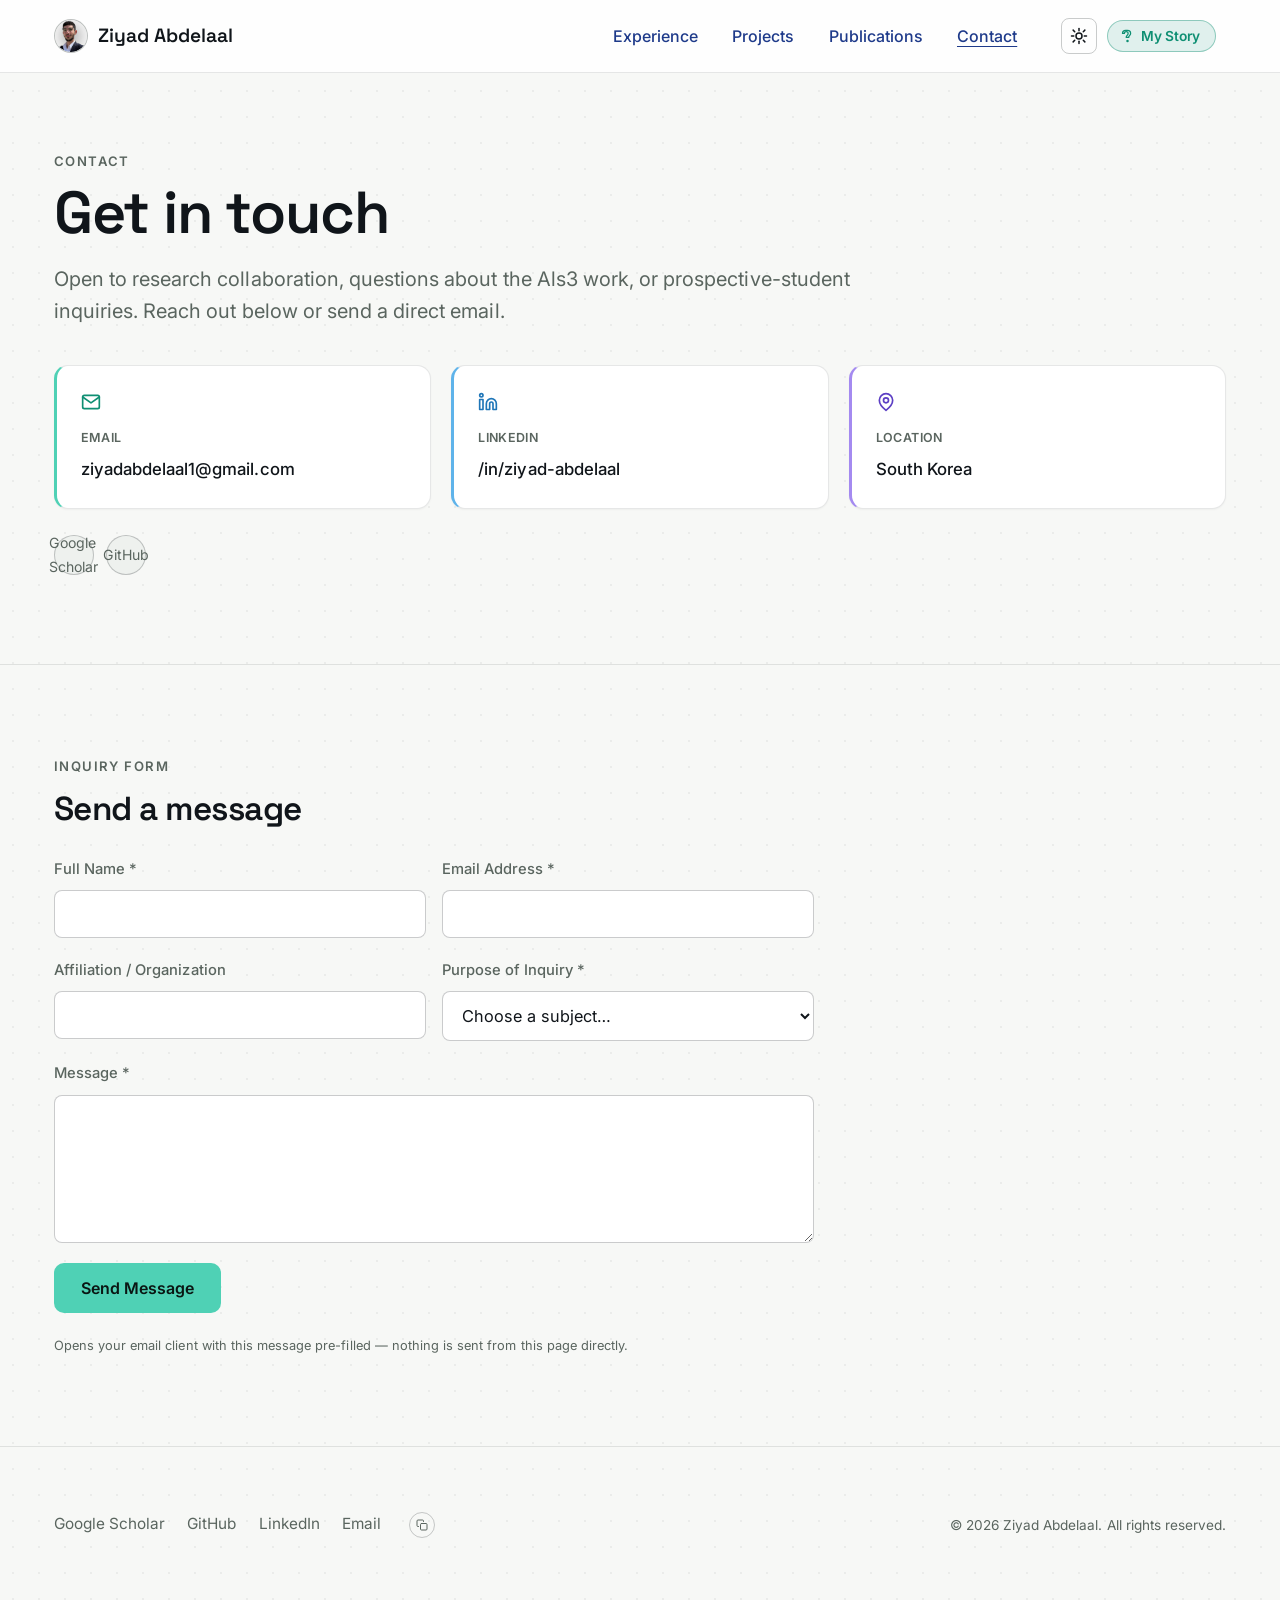
==== commit 265f1d48: "Add files via upload" ====
--- a/contact.html
+++ b/contact.html
@@ -16,7 +16,7 @@
 <meta name="twitter:image" content="https://ziyadabdelaal.github.io/assets/og-image.jpg">
 <link rel="preconnect" href="https://fonts.googleapis.com">
 <link rel="preconnect" href="https://fonts.gstatic.com" crossorigin>
-<link href="https://fonts.googleapis.com/css2?family=Fraunces:opsz,wght@9..144,400;9..144,500;9..144,600;9..144,700&family=Inter:wght@400;500;600;700&display=swap" rel="stylesheet">
+<link href="https://fonts.googleapis.com/css2?family=Space+Grotesk:wght@500;600;700&family=Inter:wght@400;500;600;700&display=swap" rel="stylesheet">
 <link rel="stylesheet" href="style.css">
 </head>
 <body>
--- a/style.css
+++ b/style.css
@@ -25,6 +25,7 @@
     --gutter: clamp(20px, 4.2vw, 56px);
     --section-y: clamp(72px, 7vw, 112px);
     --radius: 14px;
+    --grid-dot: rgba(238,241,238,0.055);
   }
   :root[data-theme="light"]{
     --ink:#f7f8f6;
@@ -41,6 +42,7 @@
     --violet-ink:#5c3fc4;
     --sky-ink:#1f76b8;
     --navy:#1e3a8a;
+    --grid-dot: rgba(16,21,26,0.05);
   }
   *{box-sizing:border-box;}
   html{scroll-behavior:smooth;}
@@ -50,7 +52,10 @@
   }
   body{
     margin:0;
-    background:var(--ink);
+    background:
+      radial-gradient(circle, var(--grid-dot, rgba(238,241,238,0.05)) 1px, transparent 1px)
+      0 0 / 26px 26px,
+      var(--ink);
     color:var(--text);
     font-family:'Inter', -apple-system, sans-serif;
     font-size:clamp(16.5px, 0.40vw + 15.3px, 18.5px);
@@ -62,7 +67,7 @@
   }
   nav, .research-card, .pub, .stat, .tag, footer{ transition:background-color .25s ease, border-color .25s ease, color .25s ease; }
   a{color:inherit;}
-  h1,h2,h3{ font-family:'Fraunces', Georgia, serif; font-weight:500; line-height:1.12; margin:0; letter-spacing:-0.012em; text-wrap:balance; }
+  h1,h2,h3{ font-family:'Space Grotesk', 'Inter', sans-serif; font-weight:600; line-height:1.12; margin:0; letter-spacing:-0.015em; text-wrap:balance; }
   p{ text-wrap:pretty; }
   .wrap{max-width:var(--max); margin:0 auto; padding:0 var(--gutter); position:relative;}
   .wrap-narrow{max-width:960px;}
@@ -86,7 +91,7 @@
   }
   nav .wrap{display:flex; align-items:center; justify-content:space-between; height:72px;}
   .nav-menu{display:flex; align-items:center; gap:36px;}
-  .brand{font-family:'Fraunces', serif; font-size:1.2rem; font-weight:600; text-decoration:none; display:flex; align-items:center; gap:10px;}
+  .brand{font-family:'Space Grotesk', 'Inter', sans-serif; font-size:1.2rem; font-weight:600; text-decoration:none; display:flex; align-items:center; gap:10px;}
   .avatar-sm{
     width:34px; height:34px; border-radius:50%;
     border:1px solid var(--line-strong); background:var(--surface-2);
@@ -108,7 +113,7 @@
   .avatar-fallback{
     position:absolute; inset:0; display:none;
     align-items:center; justify-content:center;
-    font-family:'Fraunces', serif; color:var(--text-dim); font-weight:600;
+    font-family:'Space Grotesk', 'Inter', sans-serif; color:var(--text-dim); font-weight:600;
   }
   .avatar-sm .avatar-fallback{font-size:0.8rem;}
   .avatar-lg .avatar-fallback{font-size:2.6rem;}
@@ -277,14 +282,14 @@
   @media (min-width:560px) and (max-width:899px){ .stats{grid-template-columns:repeat(4,1fr);} }
   .stat{ padding:16px 6px 0; border-top:2px solid var(--stat-color-ink, var(--teal-ink)); transition:transform .18s ease; }
   .stat:hover{ transform:translateY(-3px); }
-  .stat .num{ font-family:'Fraunces', serif; font-size:clamp(2.1rem, 2.2vw, 2.8rem); font-weight:600; color:var(--stat-color-ink, var(--teal-ink)); }
+  .stat .num{ font-family:'Space Grotesk', 'Inter', sans-serif; font-size:clamp(2.1rem, 2.2vw, 2.8rem); font-weight:600; color:var(--stat-color-ink, var(--teal-ink)); }
   .stat .label{ font-size:0.88rem; line-height:1.4; color:var(--text-dim); margin-top:4px; }
 
   section{padding:var(--section-y) 0; border-top:1px solid var(--line);}
   .eyebrow{font-size:0.82rem; color:var(--text-dim); margin-bottom:12px; text-transform:uppercase; letter-spacing:.11em; font-weight:600;}
   h2.section-title{font-size:clamp(1.9rem, 2.6vw, 2.7rem); margin-bottom:30px;}
 
-  .quote{ border-left:3px solid var(--violet); padding:4px 0 4px 22px; margin:0 0 34px; color:var(--text-dim); font-style:italic; font-size:clamp(1.05rem, 0.7vw + 0.9rem, 1.3rem); line-height:1.5; max-width:62ch; font-family:'Fraunces', Georgia, serif; }
+  .quote{ border-left:3px solid var(--violet); padding:4px 0 4px 22px; margin:0 0 34px; color:var(--text-dim); font-style:italic; font-size:clamp(1.05rem, 0.7vw + 0.9rem, 1.3rem); line-height:1.5; max-width:62ch; font-family:'Space Grotesk', 'Inter', sans-serif; }
   .about-body{max-width:72ch;}
   .about-body p{margin:0 0 20px; color:var(--text); font-size:1.05rem; line-height:1.78;}
   .about-body strong{color:var(--text); font-weight:600;}
@@ -436,30 +441,63 @@
   .pub-body{ padding:clamp(22px, 2vw, 30px); }
   .pub-venue{font-size:0.85rem; color:var(--pub-color-ink, var(--amber-ink)); margin-bottom:8px; display:flex; gap:8px; align-items:center; font-weight:600;}
   .pub-venue .status{color:var(--text-dim); font-weight:normal;}
-  .pub h3{font-family:'Fraunces', Georgia, serif; font-weight:500; font-size:clamp(1.3rem, 1.2vw + 1rem, 1.7rem); margin-bottom:10px; line-height:1.28;}
+  .pub h3{font-family:'Space Grotesk', 'Inter', sans-serif; font-weight:600; font-size:clamp(1.3rem, 1.2vw + 1rem, 1.7rem); margin-bottom:10px; line-height:1.28;}
   .pub .authors{font-size:0.98rem; color:var(--text-dim); margin-bottom:16px; line-height:1.55;}
   .pub .authors .me{color:var(--text); font-weight:600;}
 
   .pub-pullquote{
     margin:0 0 18px; padding:2px 0 2px 18px; border-left:3px solid var(--pub-color, var(--amber));
-    font-family:'Fraunces', Georgia, serif; font-style:italic; font-size:1.08rem; line-height:1.5;
+    font-family:'Space Grotesk', 'Inter', sans-serif; font-style:italic; font-size:1.08rem; line-height:1.5;
     color:var(--text);
   }
 
   .pub-abstract-toggle{
-    display:inline-flex; align-items:center; gap:6px; margin-bottom:4px;
-    background:none; border:0; padding:0; cursor:pointer;
+    display:inline-flex; align-items:center; gap:8px; margin-bottom:4px;
+    background:color-mix(in srgb, var(--pub-color, var(--amber)) 12%, transparent);
+    border:1px solid color-mix(in srgb, var(--pub-color, var(--amber)) 40%, transparent);
+    border-radius:100px; padding:9px 16px; cursor:pointer;
     font-family:'Inter',sans-serif; font-size:0.88rem; font-weight:600; color:var(--pub-color-ink, var(--amber-ink));
-  }
-  .pub-abstract-toggle svg{ width:14px; height:14px; transition:transform .2s ease; }
-  .pub-abstract-toggle[aria-expanded="true"] svg{ transform:rotate(180deg); }
-  .pub-abstract-toggle:hover{ opacity:0.8; }
-  .pub-abstract{ overflow:hidden; margin:14px 0 4px; }
-  .pub-abstract p{ color:var(--text-dim); font-size:0.94rem; line-height:1.65; margin:0; }
+    transition:transform .15s ease, box-shadow .15s ease, background-color .15s ease;
+  }
+  .pub-abstract-toggle svg{ width:14px; height:14px; transition:transform .15s ease; }
+  .pub-abstract-toggle:hover{ transform:translateY(-1px); box-shadow:0 8px 18px -10px var(--pub-color-ink, var(--amber-ink)); background:color-mix(in srgb, var(--pub-color, var(--amber)) 20%, transparent); }
+  .pub-abstract-toggle:hover svg{ transform:translateX(2px); }
 
   .pub-links{display:flex; flex-wrap:wrap; gap:18px; font-size:0.93rem; font-weight:500; margin-top:16px;}
   .pub-links a{text-decoration:none; color:var(--pub-color-ink, var(--amber-ink)); border-bottom:1px solid transparent;}
   .pub-links a:hover{border-color:currentColor;}
+
+  .pub-modal-backdrop{
+    position:fixed; inset:0; background:rgba(8,10,12,0.65); backdrop-filter:blur(3px);
+    display:flex; align-items:center; justify-content:center; padding:20px; z-index:100;
+  }
+  .pub-modal-backdrop[hidden]{ display:none; }
+  .pub-modal{
+    background:var(--surface); border:1px solid var(--line-strong); border-radius:18px;
+    max-width:680px; width:100%; max-height:88vh; overflow-y:auto; position:relative;
+    box-shadow:0 40px 80px -24px rgba(0,0,0,0.65);
+    animation:aboutModalIn .2s ease;
+  }
+  .pub-modal-close{
+    position:absolute; top:16px; right:16px; z-index:2;
+    width:34px; height:34px; border-radius:50%; border:1px solid rgba(255,255,255,0.5);
+    background:rgba(10,14,18,0.55); color:#fff; font-size:1.3rem; line-height:1; cursor:pointer;
+    transition:all .15s ease;
+  }
+  .pub-modal-close:hover{ background:rgba(10,14,18,0.85); }
+  .pub-modal-fig{ position:relative; background:var(--surface-2); }
+  .pub-modal-fig img{ width:100%; max-height:320px; object-fit:cover; display:block; }
+  .pub-modal-fig img[src=""]{ display:none; }
+  .pub-modal-figcap{
+    position:absolute; bottom:0; left:0; right:0; padding:8px 16px; font-size:0.72rem;
+    color:#eef1ee; background:linear-gradient(0deg, rgba(0,0,0,0.7), transparent);
+  }
+  .pub-modal-body{ padding:clamp(24px, 3vw, 32px); }
+  .pub-modal-venue{ font-size:0.86rem; font-weight:600; color:var(--pub-color-ink, var(--amber-ink)); margin-bottom:8px; }
+  .pub-modal-body h3{ font-family:'Space Grotesk', 'Inter', sans-serif; font-weight:600; font-size:clamp(1.3rem, 1.2vw + 1rem, 1.6rem); line-height:1.3; margin-bottom:10px; }
+  .pub-modal-authors{ font-size:0.96rem; color:var(--text-dim); margin-bottom:18px; }
+  .pub-modal-authors .me{ color:var(--text); font-weight:600; }
+  .pub-modal-abstract{ color:var(--text-dim); font-size:0.95rem; line-height:1.68; margin-bottom:24px; }
 
   .about-cards{display:flex; flex-direction:column; gap:clamp(40px, 4.5vw, 64px); margin-top:clamp(44px, 5vw, 68px);}
   .about-card{ position:relative; }
@@ -596,7 +634,7 @@
   .research-timeline{display:flex; flex-direction:column; gap:clamp(36px, 4vw, 56px);}
   .year-label{
     display:flex; align-items:center; gap:18px; margin-bottom:22px;
-    font-family:'Fraunces', serif; font-size:clamp(1.4rem, 1.6vw, 1.85rem); font-weight:600; color:var(--text);
+    font-family:'Space Grotesk', 'Inter', sans-serif; font-size:clamp(1.4rem, 1.6vw, 1.85rem); font-weight:600; color:var(--text);
   }
   .year-label::after{content:""; flex:1; height:1px; background:var(--line-strong);}
 
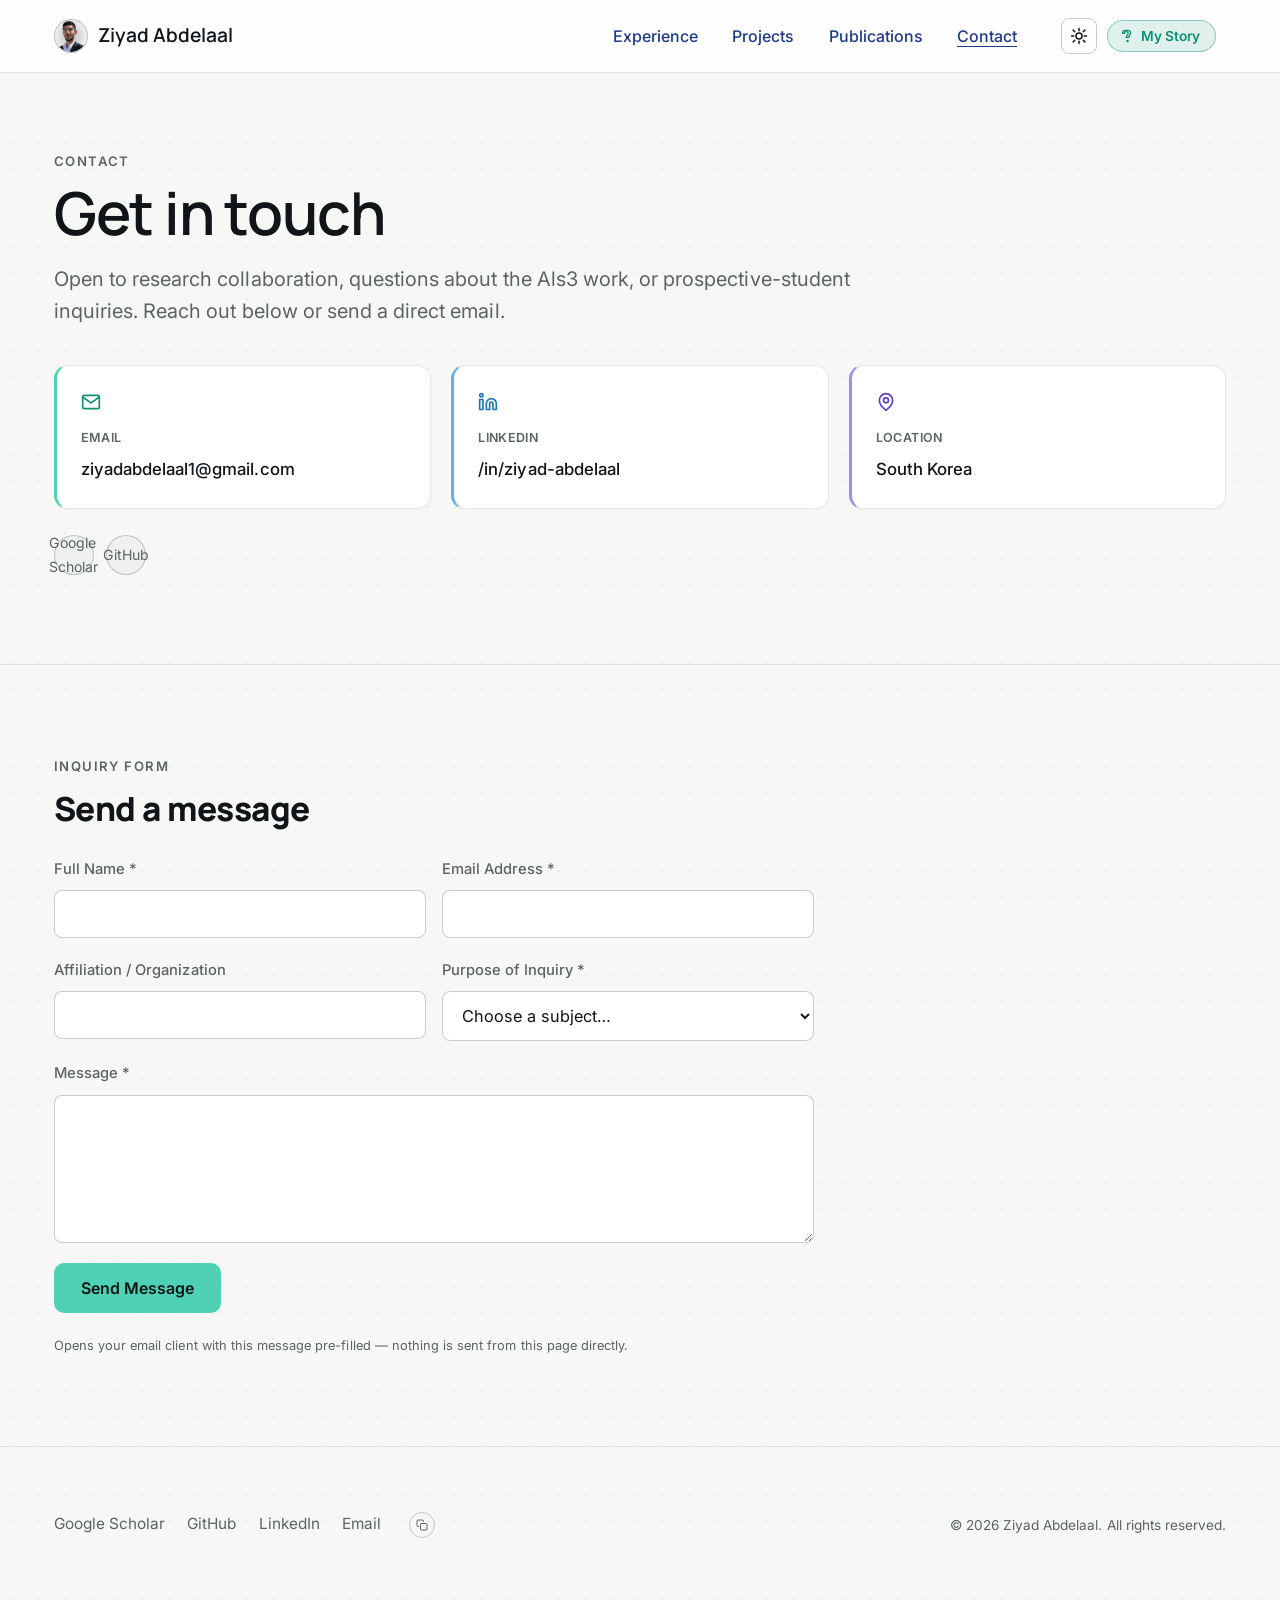
==== commit fe327567: "Add files via upload" ====
--- a/contact.html
+++ b/contact.html
@@ -16,7 +16,7 @@
 <meta name="twitter:image" content="https://ziyadabdelaal.github.io/assets/og-image.jpg">
 <link rel="preconnect" href="https://fonts.googleapis.com">
 <link rel="preconnect" href="https://fonts.gstatic.com" crossorigin>
-<link href="https://fonts.googleapis.com/css2?family=Space+Grotesk:wght@500;600;700&family=Inter:wght@400;500;600;700&display=swap" rel="stylesheet">
+<link href="https://fonts.googleapis.com/css2?family=Manrope:wght@600;700;800&family=Inter:wght@400;500;600;700&display=swap" rel="stylesheet">
 <link rel="stylesheet" href="style.css">
 </head>
 <body>
--- a/style.css
+++ b/style.css
@@ -67,7 +67,7 @@
   }
   nav, .research-card, .pub, .stat, .tag, footer{ transition:background-color .25s ease, border-color .25s ease, color .25s ease; }
   a{color:inherit;}
-  h1,h2,h3{ font-family:'Space Grotesk', 'Inter', sans-serif; font-weight:600; line-height:1.12; margin:0; letter-spacing:-0.015em; text-wrap:balance; }
+  h1,h2,h3{ font-family:'Manrope', 'Inter', sans-serif; font-weight:800; line-height:1.12; margin:0; letter-spacing:-0.015em; text-wrap:balance; }
   p{ text-wrap:pretty; }
   .wrap{max-width:var(--max); margin:0 auto; padding:0 var(--gutter); position:relative;}
   .wrap-narrow{max-width:960px;}
@@ -91,7 +91,7 @@
   }
   nav .wrap{display:flex; align-items:center; justify-content:space-between; height:72px;}
   .nav-menu{display:flex; align-items:center; gap:36px;}
-  .brand{font-family:'Space Grotesk', 'Inter', sans-serif; font-size:1.2rem; font-weight:600; text-decoration:none; display:flex; align-items:center; gap:10px;}
+  .brand{font-family:'Manrope', 'Inter', sans-serif; font-size:1.2rem; font-weight:600; text-decoration:none; display:flex; align-items:center; gap:10px;}
   .avatar-sm{
     width:34px; height:34px; border-radius:50%;
     border:1px solid var(--line-strong); background:var(--surface-2);
@@ -113,7 +113,7 @@
   .avatar-fallback{
     position:absolute; inset:0; display:none;
     align-items:center; justify-content:center;
-    font-family:'Space Grotesk', 'Inter', sans-serif; color:var(--text-dim); font-weight:600;
+    font-family:'Manrope', 'Inter', sans-serif; color:var(--text-dim); font-weight:600;
   }
   .avatar-sm .avatar-fallback{font-size:0.8rem;}
   .avatar-lg .avatar-fallback{font-size:2.6rem;}
@@ -282,14 +282,14 @@
   @media (min-width:560px) and (max-width:899px){ .stats{grid-template-columns:repeat(4,1fr);} }
   .stat{ padding:16px 6px 0; border-top:2px solid var(--stat-color-ink, var(--teal-ink)); transition:transform .18s ease; }
   .stat:hover{ transform:translateY(-3px); }
-  .stat .num{ font-family:'Space Grotesk', 'Inter', sans-serif; font-size:clamp(2.1rem, 2.2vw, 2.8rem); font-weight:600; color:var(--stat-color-ink, var(--teal-ink)); }
+  .stat .num{ font-family:'Manrope', 'Inter', sans-serif; font-size:clamp(2.1rem, 2.2vw, 2.8rem); font-weight:600; color:var(--stat-color-ink, var(--teal-ink)); }
   .stat .label{ font-size:0.88rem; line-height:1.4; color:var(--text-dim); margin-top:4px; }
 
   section{padding:var(--section-y) 0; border-top:1px solid var(--line);}
   .eyebrow{font-size:0.82rem; color:var(--text-dim); margin-bottom:12px; text-transform:uppercase; letter-spacing:.11em; font-weight:600;}
   h2.section-title{font-size:clamp(1.9rem, 2.6vw, 2.7rem); margin-bottom:30px;}
 
-  .quote{ border-left:3px solid var(--violet); padding:4px 0 4px 22px; margin:0 0 34px; color:var(--text-dim); font-style:italic; font-size:clamp(1.05rem, 0.7vw + 0.9rem, 1.3rem); line-height:1.5; max-width:62ch; font-family:'Space Grotesk', 'Inter', sans-serif; }
+  .quote{ border-left:3px solid var(--violet); padding:4px 0 4px 22px; margin:0 0 34px; color:var(--text-dim); font-style:italic; font-size:clamp(1.05rem, 0.7vw + 0.9rem, 1.3rem); line-height:1.5; max-width:62ch; font-family:'Manrope', 'Inter', sans-serif; }
   .about-body{max-width:72ch;}
   .about-body p{margin:0 0 20px; color:var(--text); font-size:1.05rem; line-height:1.78;}
   .about-body strong{color:var(--text); font-weight:600;}
@@ -441,13 +441,13 @@
   .pub-body{ padding:clamp(22px, 2vw, 30px); }
   .pub-venue{font-size:0.85rem; color:var(--pub-color-ink, var(--amber-ink)); margin-bottom:8px; display:flex; gap:8px; align-items:center; font-weight:600;}
   .pub-venue .status{color:var(--text-dim); font-weight:normal;}
-  .pub h3{font-family:'Space Grotesk', 'Inter', sans-serif; font-weight:600; font-size:clamp(1.3rem, 1.2vw + 1rem, 1.7rem); margin-bottom:10px; line-height:1.28;}
+  .pub h3{font-family:'Manrope', 'Inter', sans-serif; font-weight:700; font-size:clamp(1.3rem, 1.2vw + 1rem, 1.7rem); margin-bottom:10px; line-height:1.28;}
   .pub .authors{font-size:0.98rem; color:var(--text-dim); margin-bottom:16px; line-height:1.55;}
   .pub .authors .me{color:var(--text); font-weight:600;}
 
   .pub-pullquote{
     margin:0 0 18px; padding:2px 0 2px 18px; border-left:3px solid var(--pub-color, var(--amber));
-    font-family:'Space Grotesk', 'Inter', sans-serif; font-style:italic; font-size:1.08rem; line-height:1.5;
+    font-family:'Manrope', 'Inter', sans-serif; font-style:italic; font-size:1.08rem; line-height:1.5;
     color:var(--text);
   }
 
@@ -494,7 +494,7 @@
   }
   .pub-modal-body{ padding:clamp(24px, 3vw, 32px); }
   .pub-modal-venue{ font-size:0.86rem; font-weight:600; color:var(--pub-color-ink, var(--amber-ink)); margin-bottom:8px; }
-  .pub-modal-body h3{ font-family:'Space Grotesk', 'Inter', sans-serif; font-weight:600; font-size:clamp(1.3rem, 1.2vw + 1rem, 1.6rem); line-height:1.3; margin-bottom:10px; }
+  .pub-modal-body h3{ font-family:'Manrope', 'Inter', sans-serif; font-weight:700; font-size:clamp(1.3rem, 1.2vw + 1rem, 1.6rem); line-height:1.3; margin-bottom:10px; }
   .pub-modal-authors{ font-size:0.96rem; color:var(--text-dim); margin-bottom:18px; }
   .pub-modal-authors .me{ color:var(--text); font-weight:600; }
   .pub-modal-abstract{ color:var(--text-dim); font-size:0.95rem; line-height:1.68; margin-bottom:24px; }
@@ -634,7 +634,7 @@
   .research-timeline{display:flex; flex-direction:column; gap:clamp(36px, 4vw, 56px);}
   .year-label{
     display:flex; align-items:center; gap:18px; margin-bottom:22px;
-    font-family:'Space Grotesk', 'Inter', sans-serif; font-size:clamp(1.4rem, 1.6vw, 1.85rem); font-weight:600; color:var(--text);
+    font-family:'Manrope', 'Inter', sans-serif; font-size:clamp(1.4rem, 1.6vw, 1.85rem); font-weight:600; color:var(--text);
   }
   .year-label::after{content:""; flex:1; height:1px; background:var(--line-strong);}
 
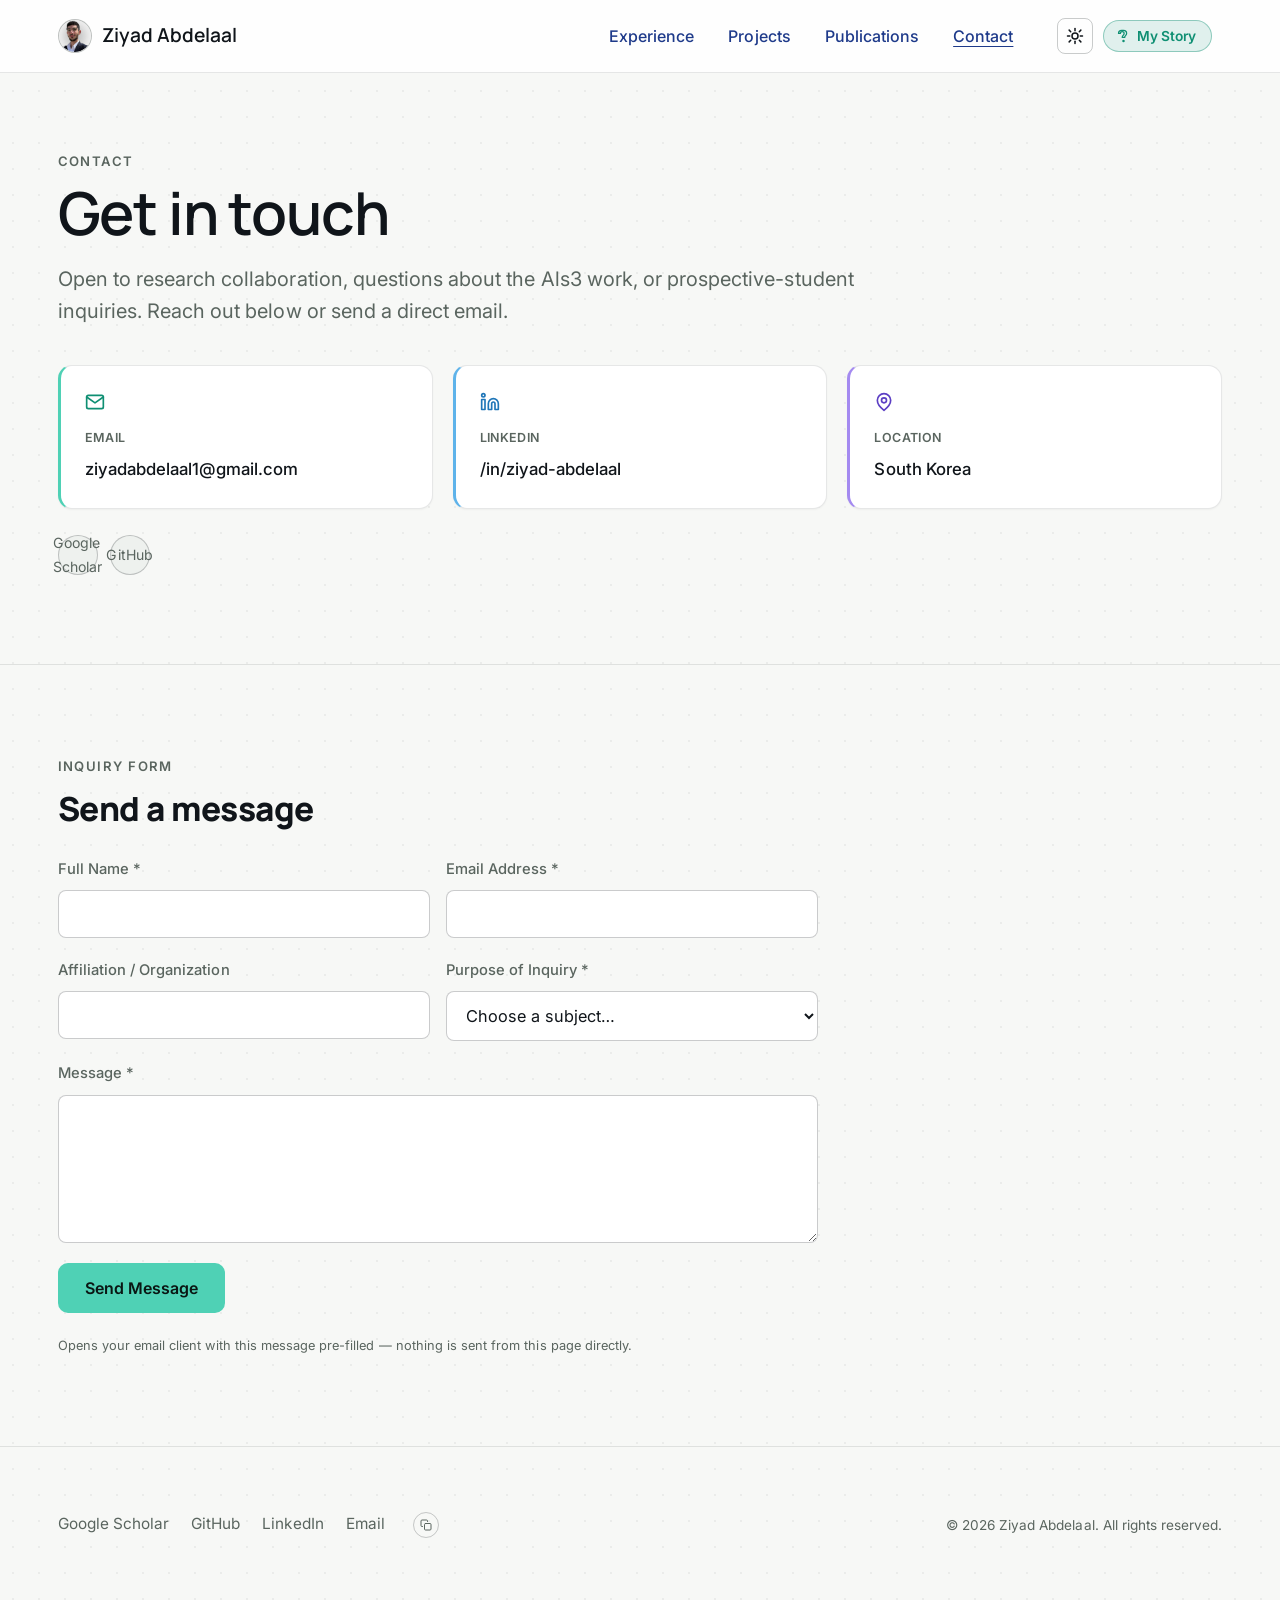
==== commit fdd7360d: "Add files via upload" ====
--- a/contact.html
+++ b/contact.html
@@ -51,26 +51,36 @@
 <div class="about-modal-backdrop" id="aboutModalBackdrop" hidden>
   <div class="about-modal" role="dialog" aria-modal="true" aria-labelledby="aboutModalTitle">
     <div class="about-modal-head">
-      <h3 id="aboutModalTitle"><span class="about-modal-icon">&#128100;</span> About</h3>
+      <h3 id="aboutModalTitle"><span class="about-modal-icon">&#128100;</span> My Story</h3>
       <button class="about-modal-close" id="aboutModalClose" aria-label="Close">&times;</button>
     </div>
     <div class="about-modal-body">
       <p>
-        I am a <strong>Master's student in computational medicinal chemistry</strong>,
-        working at the intersection of medicinal chemistry and structure-based drug design.
-        My research centers on <strong><em>Candida albicans</em> Als3</strong> (PDB: 4LEB), a
-        cell-surface adhesin protein involved in biofilm formation, as a target for new antifungal
-        and antibiofilm agents. Across two manuscripts I've combined large-scale molecular docking,
-        DFT/HOMO&ndash;LUMO analysis, scaffold classification, and a dual-engine consensus docking
-        framework (PharmaCoNet + AutoDock Vina) to screen, validate, and rationalize candidate
-        compounds against this target.
+        I am a <strong>Master's student in computational medicinal chemistry</strong>, working at the
+        intersection of medicinal chemistry and structure-based drug design. My research centres on
+        <strong><em>Candida albicans</em> Als3</strong> (PDB: 4LEB), a cell-surface adhesin involved in
+        biofilm formation, as a target for new antifungal and antibiofilm agents. Across two manuscripts
+        I have combined large-scale molecular docking, DFT/HOMO&ndash;LUMO analysis, scaffold
+        classification, and a dual-engine consensus docking framework (PharmaCoNet + AutoDock Vina) to
+        screen, validate, and rationalise candidate compounds against this target.
       </p>
       <p>
-        I am currently pursuing my M.Sc. in South Korea, funded by the Global Korea Scholarship
-        (GKS). I also serve as a peer reviewer, most recently for an <em>A. baumannii</em> docking
-        manuscript, and I'm preparing to apply for a <strong>DPhil in bioinformatics or synthetic
-        biology at the University of Oxford</strong>.
+        My undergraduate training was at <strong>MSA University</strong> in 6th of October City, Egypt,
+        on a programme <strong>validated by the University of Greenwich</strong>. The work was examined
+        to Greenwich standards and moderated by Greenwich academics, so I hold a
+        <strong>British BSc (Hons)</strong> in addition to the Egyptian degree, awarded with First Class
+        Honours. Every exam was sat in Egypt &mdash; the degree is genuinely British, the four years were
+        genuinely Egyptian, and I think that combination says something useful about how I learned to
+        work: to an external standard, without the external address.
       </p>
+      <p>
+        I am currently pursuing my M.Sc. in the <strong>Department of Chemical Engineering at Yeungnam
+        University</strong>, South Korea, funded by the <strong>Global Korea Scholarship (GKS)</strong>.
+        I also serve as a peer reviewer, most recently for an <em>A. baumannii</em> docking manuscript,
+        and I am preparing to apply for a <strong>DPhil in bioinformatics or synthetic biology at the
+        University of Oxford</strong>.
+      </p>
+      <a href="index.html#journey" class="about-modal-journey-link" id="aboutModalJourneyLink">See the full journey, plotted by coordinates &rarr;</a>
     </div>
   </div>
 </div>
--- a/style.css
+++ b/style.css
@@ -21,8 +21,8 @@
     --sky-ink:#5eb3ea;
     --navy:#7c93e6;
 
-    --max: 1280px;
-    --gutter: clamp(20px, 4.2vw, 56px);
+    --max: 1440px;
+    --gutter: clamp(20px, 4.5vw, 64px);
     --section-y: clamp(72px, 7vw, 112px);
     --radius: 14px;
     --grid-dot: rgba(238,241,238,0.055);
@@ -172,6 +172,12 @@
   .about-modal-body{ padding:22px 24px 26px; }
   .about-modal-body p{ margin:0 0 16px; color:var(--text); line-height:1.6; }
   .about-modal-body p:last-child{ margin-bottom:0; }
+  .about-modal-journey-link{
+    display:inline-flex; align-items:center; gap:6px; margin-top:6px;
+    color:var(--teal-ink); font-weight:600; font-size:0.92rem; text-decoration:none;
+    border-bottom:1px solid transparent; transition:border-color .15s ease;
+  }
+  .about-modal-journey-link:hover{ border-color:var(--teal-ink); }
   .navtoggle{display:none; background:none; border:0; color:var(--text); font-size:1.4rem; cursor:pointer;}
 
   .theme-toggle{
@@ -420,10 +426,14 @@
   @media (min-width:760px){ .pub{ grid-template-columns:300px 1fr; } }
   .pub:hover{ transform:translateY(-3px); box-shadow:0 20px 40px -22px rgba(0,0,0,0.5); }
   .pub-figure{
-    position:relative; background:var(--surface-2); min-height:200px; overflow:hidden;
-    display:flex; align-items:flex-end;
-  }
-  .pub-figure img{ width:100%; height:100%; object-fit:cover; display:block; min-height:200px; }
+    position:relative; background:var(--surface-2); overflow:hidden;
+  }
+  .pub-figure-img-wrap{
+    display:flex; align-items:center; justify-content:center;
+    height:100%; min-height:260px; padding:14px;
+  }
+  @media (min-width:760px){ .pub-figure-img-wrap{ min-height:0; } }
+  .pub-figure img{ width:100%; height:100%; max-height:340px; object-fit:contain; display:block; }
   .pub-figure-empty{
     display:flex; align-items:center; justify-content:center; min-height:200px;
     background:
@@ -431,12 +441,12 @@
       linear-gradient(150deg, color-mix(in srgb, var(--pub-color, var(--amber)) 16%, var(--surface-2)), var(--surface-2));
   }
   .pub-figure-empty::after{
-    content:"Add figure: see caption below"; font-size:0.78rem; color:var(--text-dim);
+    content:"Add figure"; font-size:0.78rem; color:var(--text-dim);
     position:absolute; bottom:10px; left:12px; right:12px;
   }
   .pub-figure-caption{
-    position:absolute; bottom:0; left:0; right:0; padding:6px 12px; font-size:0.7rem;
-    color:#eef1ee; background:linear-gradient(0deg, rgba(0,0,0,0.65), transparent);
+    display:block; padding:6px 12px; font-size:0.68rem; line-height:1.35;
+    color:var(--text-dim); background:var(--surface-2); border-top:1px solid var(--line);
   }
   .pub-body{ padding:clamp(22px, 2vw, 30px); }
   .pub-venue{font-size:0.85rem; color:var(--pub-color-ink, var(--amber-ink)); margin-bottom:8px; display:flex; gap:8px; align-items:center; font-weight:600;}
@@ -485,12 +495,12 @@
     transition:all .15s ease;
   }
   .pub-modal-close:hover{ background:rgba(10,14,18,0.85); }
-  .pub-modal-fig{ position:relative; background:var(--surface-2); }
-  .pub-modal-fig img{ width:100%; max-height:320px; object-fit:cover; display:block; }
+  .pub-modal-fig{ position:relative; background:var(--surface-2); display:flex; flex-direction:column; align-items:center; justify-content:center; padding:12px 16px 0; }
+  .pub-modal-fig img{ width:100%; max-height:420px; object-fit:contain; display:block; }
   .pub-modal-fig img[src=""]{ display:none; }
   .pub-modal-figcap{
-    position:absolute; bottom:0; left:0; right:0; padding:8px 16px; font-size:0.72rem;
-    color:#eef1ee; background:linear-gradient(0deg, rgba(0,0,0,0.7), transparent);
+    display:block; padding:6px 16px 12px; font-size:0.72rem;
+    color:var(--text-dim); background:var(--surface-2); text-align:center;
   }
   .pub-modal-body{ padding:clamp(24px, 3vw, 32px); }
   .pub-modal-venue{ font-size:0.86rem; font-weight:600; color:var(--pub-color-ink, var(--amber-ink)); margin-bottom:8px; }
@@ -643,7 +653,7 @@
      =========================================================== */
 
   /* Use more of the screen on large monitors */
-  @media (min-width:1600px){ :root{ --max:1400px; } }
+  @media (min-width:1700px){ :root{ --max:1600px; } }
   @media (max-width:520px){ :root{ --section-y:56px; } }
 
   ::selection{ background:color-mix(in srgb, var(--teal) 30%, transparent); }
@@ -696,3 +706,56 @@
     section{ padding:18px 0; break-inside:avoid; }
     a{ text-decoration:underline; }
   }
+
+  /* research domain interconnection map */
+  .domain-map-intro{ color:var(--text-dim); font-size:0.95rem; max-width:64ch; margin-bottom:18px; }
+  .domain-map-reset{ margin-bottom:18px; padding:9px 18px; font-size:0.86rem; }
+  .domain-map-card{
+    position:relative; border:1px solid var(--line); border-radius:var(--radius);
+    background:var(--surface); overflow:hidden;
+  }
+  #domainMap{ width:100%; }
+  #domainMap svg{ cursor:grab; }
+  .domain-map-link{ stroke:var(--line-strong); stroke-width:1.3px; }
+  .domain-map-node circle{ cursor:grab; stroke:var(--surface); stroke-width:2px; transition:opacity .15s; }
+  .domain-map-node:active circle{ cursor:grabbing; }
+  .domain-map-node circle:hover{ opacity:0.85; }
+  .domain-map-label{
+    font-family:'Inter', sans-serif; font-size:12px; fill:var(--text-dim); pointer-events:none;
+  }
+  .domain-map-tooltip{
+    position:absolute; top:0; left:0; z-index:5; max-width:220px;
+    background:var(--ink); color:var(--text); border:1px solid var(--line-strong);
+    border-radius:8px; padding:8px 12px; font-size:0.8rem; line-height:1.4;
+    pointer-events:none; opacity:0; transition:opacity .12s ease;
+    box-shadow:0 12px 26px -14px rgba(0,0,0,0.5);
+  }
+  .domain-map-tooltip.visible{ opacity:1; }
+
+  /* academic journey — cartoon map */
+  :root{ --journey-sea-1:#bfe3f0; --journey-sea-2:#8fcbe0; --journey-land:#f4e3b8; --journey-land-line:#dcc385; }
+  :root[data-theme="light"]{ --journey-sea-1:#cdeaf5; --journey-sea-2:#9fd4e8; --journey-land:#f6e8c4; --journey-land-line:#e2cd97; }
+  .journey-intro{ color:var(--text-dim); font-size:0.95rem; margin-bottom:18px; }
+  .journey-card{
+    border:1px solid var(--line); border-radius:var(--radius); overflow:hidden; background:var(--surface);
+  }
+  #journeyMap{ width:100%; height:auto; display:block; }
+  .journey-land{ fill:var(--journey-land); stroke:var(--journey-land-line); stroke-width:2; }
+  .journey-cloud{ fill:rgba(255,255,255,0.75); animation:journeyDrift var(--drift, 28s) linear infinite; }
+  @keyframes journeyDrift{ 0%{ transform:translateX(-30px); } 50%{ transform:translateX(30px); } 100%{ transform:translateX(-30px); } }
+  .journey-flightpath{ fill:none; stroke:var(--text-dim); stroke-width:2.5; stroke-dasharray:2 10; stroke-linecap:round; opacity:0.55; }
+  .journey-plane text{ fill:var(--text); }
+  .journey-stop{ cursor:pointer; }
+  .journey-pin{ transition:transform .2s ease; transform-origin:center; transform-box:fill-box; fill:var(--pin-color, var(--teal-ink)); stroke:var(--surface); stroke-width:2; }
+  .journey-pin-dot{ fill:var(--surface); pointer-events:none; }
+  .journey-stop:hover .journey-pin, .journey-stop:focus-visible .journey-pin{ transform:translateY(-6px) scale(1.08); }
+  .journey-stop.active .journey-pin{ transform:translateY(-8px) scale(1.14); }
+  .journey-label{ font-family:'Manrope','Inter',sans-serif; font-weight:700; font-size:15px; fill:var(--text); pointer-events:none; }
+
+  .journey-info{ border-top:1px solid var(--line); padding:20px clamp(18px,3vw,28px); }
+  .journey-info-panel{ display:none; gap:14px; align-items:flex-start; }
+  .journey-info-panel.active{ display:flex; }
+  .journey-info-flag{ font-size:1.8rem; line-height:1; flex:none; }
+  .journey-info-title{ font-weight:700; font-size:1.02rem; color:var(--text); }
+  .journey-info-date{ font-weight:500; font-size:0.78rem; color:var(--text-dim); margin-left:8px; }
+  .journey-info-desc{ margin-top:4px; color:var(--text-dim); font-size:0.92rem; line-height:1.55; max-width:60ch; }
